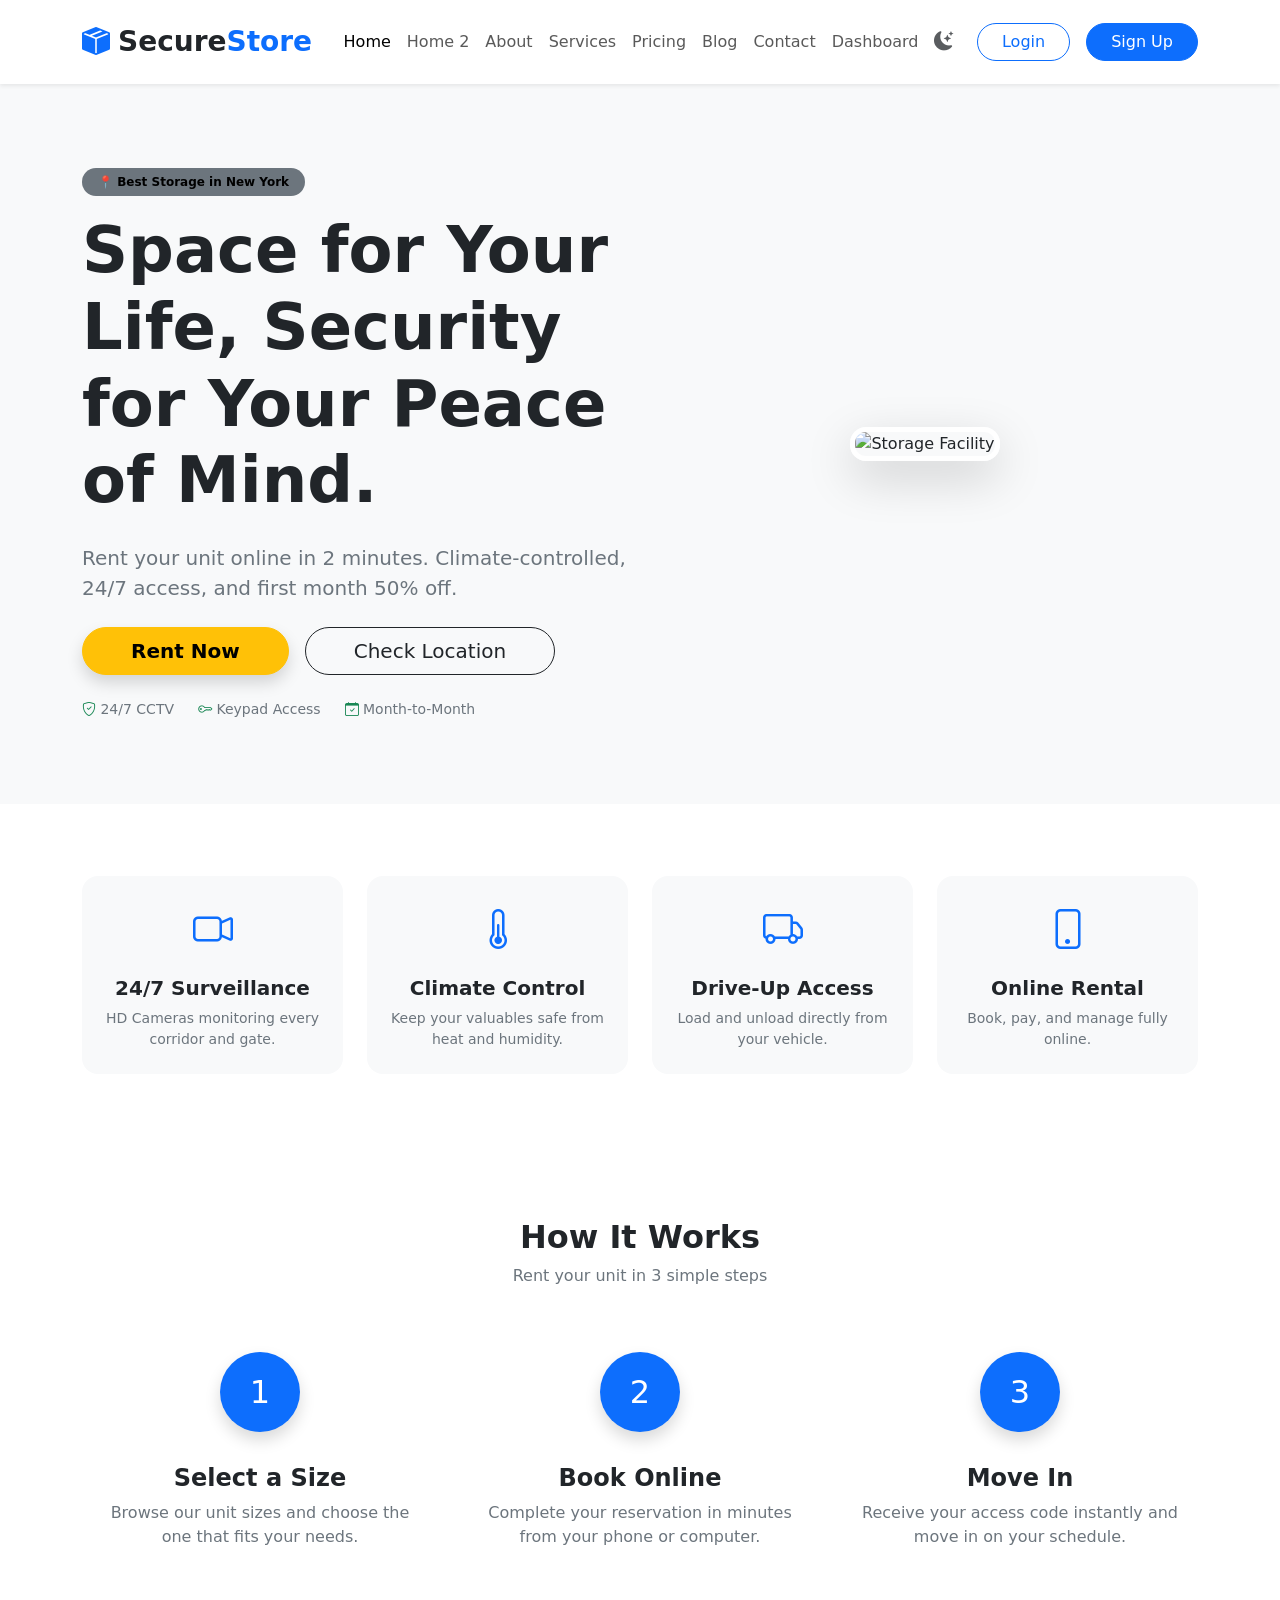
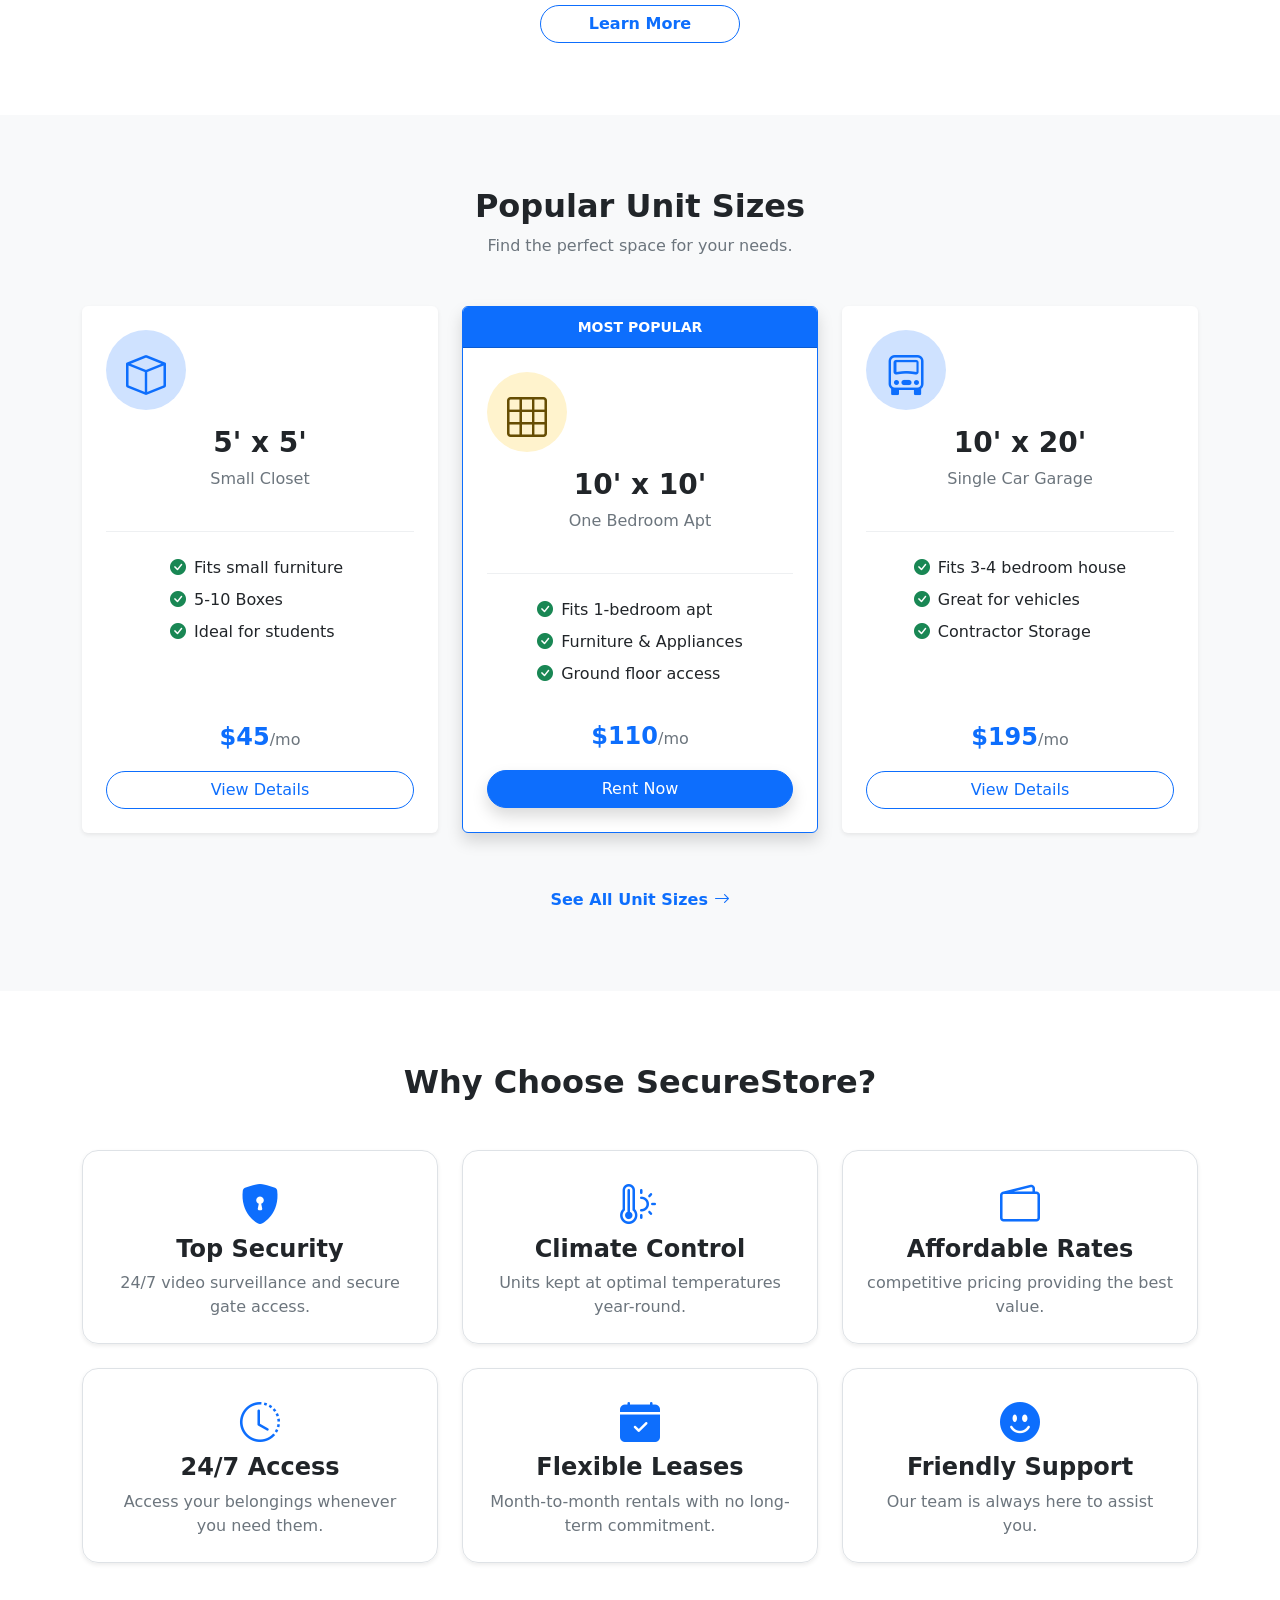
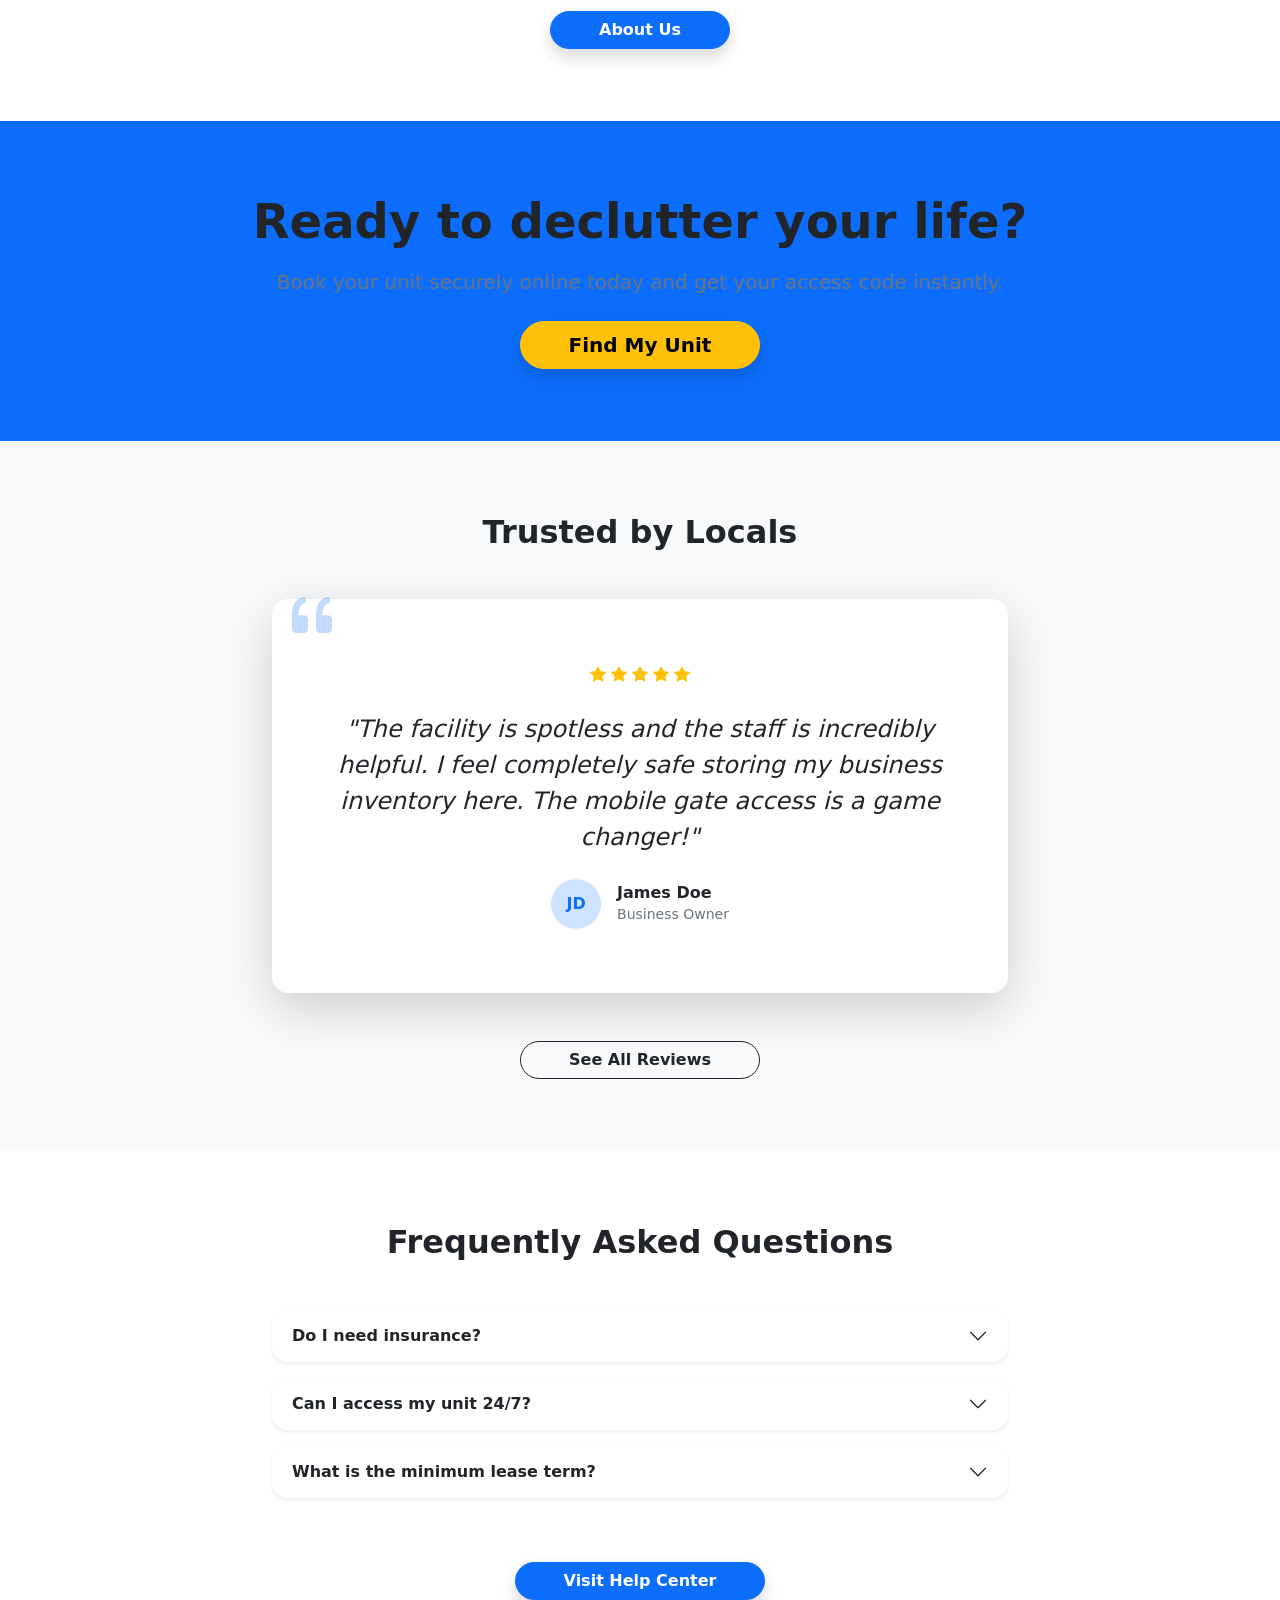
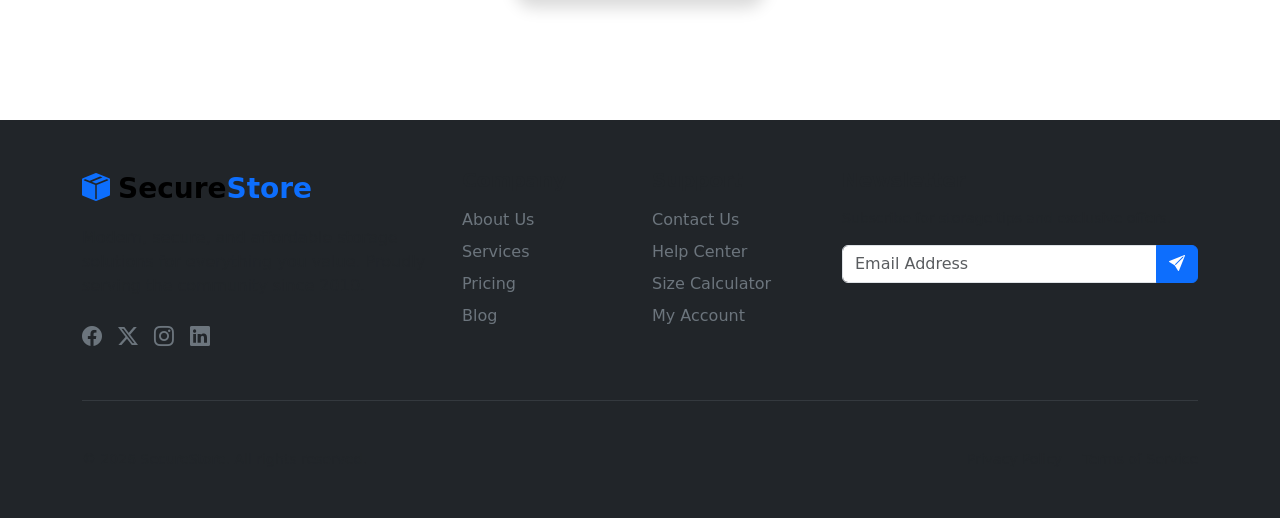
==== index.html @ eb2a2898 "Update site content and styles" ====
<!DOCTYPE html>
<html lang="en" data-bs-theme="light">

<head>
    <meta charset="UTF-8">
    <meta name="viewport" content="width=device-width, initial-scale=1.0">
    <title>SecureStore - Storage Facility</title>

    <!-- Bootstrap 5 CSS -->
    <link href="https://cdn.jsdelivr.net/npm/bootstrap@5.3.3/dist/css/bootstrap.min.css" rel="stylesheet">
    <!-- Bootstrap Icons -->
    <link rel="stylesheet" href="https://cdn.jsdelivr.net/npm/bootstrap-icons@1.11.3/font/bootstrap-icons.min.css">
    <!-- Custom CSS -->
    <link rel="stylesheet" href="assets/css/style.css">
</head>

<body>

    <!-- Header / Navbar -->
    <header class="sticky-top bg-body shadow-sm">
        <nav class="navbar navbar-expand-lg py-3">
            <div class="container">
                <!-- Logo -->
                <a class="navbar-brand fs-3 d-flex align-items-center gap-2" href="index.html">
                    <i class="bi bi-box-seam-fill text-primary"></i>
                    <span>Secure<span class="text-primary">Store</span></span>
                </a>

                <!-- Mobile Toggle -->
                <button class="navbar-toggler" type="button" data-bs-toggle="offcanvas"
                    data-bs-target="#offcanvasNavbar">
                    <span class="navbar-toggler-icon"></span>
                </button>

                <!-- Offcanvas Menu -->
                <div class="offcanvas offcanvas-end" tabindex="-1" id="offcanvasNavbar">
                    <div class="offcanvas-header bg-light">
                        <h5 class="offcanvas-title">Menu</h5>
                        <button type="button" class="btn-close" data-bs-dismiss="offcanvas"></button>
                    </div>
                    <div class="offcanvas-body">
                        <ul class="navbar-nav mx-auto mb-2 mb-lg-0 fw-medium">
                            <li class="nav-item"><a class="nav-link active" href="index.html">Home</a></li>
                            <li class="nav-item"><a class="nav-link" href="home-2.html">Home 2</a></li>
                            <li class="nav-item"><a class="nav-link" href="about.html">About</a></li>
                            <li class="nav-item"><a class="nav-link" href="services.html">Services</a></li>
                            <li class="nav-item"><a class="nav-link" href="pricing.html">Pricing</a></li>
                            <li class="nav-item"><a class="nav-link" href="blog.html">Blog</a></li>
                            <li class="nav-item"><a class="nav-link" href="contact.html">Contact</a></li>
                            <li class="nav-item"><a class="nav-link" href="dashboard.html">Dashboard</a></li>
                        </ul>

                        <!-- Action Buttons -->
                        <div class="d-flex align-items-center gap-3 mt-3 mt-lg-0">
                            <!-- Theme Toggle -->
                            <div class="theme-toggle-btn text-body-secondary me-2" id="theme-toggle"
                                title="Toggle Theme">
                                <i class="bi bi-moon-stars-fill" id="theme-icon"></i>
                            </div>

                            <a href="login.html" class="btn btn-outline-primary px-4 rounded-pill">Login</a>
                            <a href="register.html" class="btn btn-primary px-4 rounded-pill">Sign Up</a>
                        </div>
                    </div>
                </div>
            </div>
        </nav>
    </header>

    <!-- Hero Section -->
    <section class="hero py-5 bg-light d-flex align-items-center" style="min-height: 80vh;">
        <div class="container">
            <div class="row align-items-center gy-5">
                <div class="col-lg-6">
                    <span class="badge bg-secondary text-dark mb-3 px-3 py-2 rounded-pill">📍 Best Storage in New
                        York</span>
                    <h1 class="display-3 fw-bold mb-4">Space for Your Life, Security for Your Peace of Mind.</h1>
                    <p class="lead text-secondary mb-4">Rent your unit online in 2 minutes. Climate-controlled, 24/7
                        access, and first month 50% off.</p>
                    <div class="d-flex gap-3">
                        <a href="pricing.html" class="btn btn-secondary btn-lg px-5 rounded-pill shadow fw-bold">Rent
                            Now</a>
                        <a href="contact.html" class="btn btn-outline-dark btn-lg px-5 rounded-pill">Check Location</a>
                    </div>
                    <div class="mt-4 d-flex gap-4 text-secondary small">
                        <span><i class="bi bi-shield-check text-success"></i> 24/7 CCTV</span>
                        <span><i class="bi bi-key text-success"></i> Keypad Access</span>
                        <span><i class="bi bi-calendar-check text-success"></i> Month-to-Month</span>
                    </div>
                </div>
                <div class="col-lg-6 text-center">
                    <img src="https://cdngeneral.storagecafe.com/content/images/unit-size-guide/usg-size-chart.png"
                        alt="Storage Facility" class="img-fluid rounded-4 shadow-lg border border-5 border-white">
                </div>
            </div>
        </div>
    </section>

    <!-- Trust Features -->
    <section class="py-5">
        <div class="container py-4">
            <div class="row text-center g-4">
                <div class="col-md-3">
                    <div class="p-4 rounded-4 bg-light h-100">
                        <i class="bi bi-camera-video fs-1 text-primary mb-3 d-block"></i>
                        <h5 class="fw-bold">24/7 Surveillance</h5>
                        <p class="text-secondary small mb-0">HD Cameras monitoring every corridor and gate.</p>
                    </div>
                </div>
                <div class="col-md-3">
                    <div class="p-4 rounded-4 bg-light h-100">
                        <i class="bi bi-thermometer-half fs-1 text-primary mb-3 d-block"></i>
                        <h5 class="fw-bold">Climate Control</h5>
                        <p class="text-secondary small mb-0">Keep your valuables safe from heat and humidity.</p>
                    </div>
                </div>
                <div class="col-md-3">
                    <div class="p-4 rounded-4 bg-light h-100">
                        <i class="bi bi-truck fs-1 text-primary mb-3 d-block"></i>
                        <h5 class="fw-bold">Drive-Up Access</h5>
                        <p class="text-secondary small mb-0">Load and unload directly from your vehicle.</p>
                    </div>
                </div>
                <div class="col-md-3">
                    <div class="p-4 rounded-4 bg-light h-100">
                        <i class="bi bi-phone fs-1 text-primary mb-3 d-block"></i>
                        <h5 class="fw-bold">Online Rental</h5>
                        <p class="text-secondary small mb-0">Book, pay, and manage fully online.</p>
                    </div>
                </div>
            </div>
        </div>
    </section>

    <!-- [NEW SECTION 1] How It Works -->
    <section class="py-5 position-relative">
        <div class="container py-4 text-center">
            <h2 class="fw-bold mb-2">How It Works</h2>
            <p class="text-secondary mb-5">Rent your unit in 3 simple steps</p>

            <div class="row g-4 justify-content-center position-relative">
                <!-- Step 1 -->
                <div class="col-md-4">
                    <div class="card border-0 h-100 bg-transparent">
                        <div class="card-body">
                            <div class="mb-3 d-inline-flex align-items-center justify-content-center bg-primary text-white rounded-circle shadow"
                                style="width: 80px; height: 80px; font-size: 2rem;">
                                1
                            </div>
                            <h4 class="fw-bold mt-3">Select a Size</h4>
                            <p class="text-secondary">Browse our unit sizes and choose the one that fits your needs.</p>
                        </div>
                    </div>
                </div>
                <!-- Step 2 -->
                <div class="col-md-4">
                    <div class="card border-0 h-100 bg-transparent">
                        <div class="card-body">
                            <div class="mb-3 d-inline-flex align-items-center justify-content-center bg-primary text-white rounded-circle shadow"
                                style="width: 80px; height: 80px; font-size: 2rem;">
                                2
                            </div>
                            <h4 class="fw-bold mt-3">Book Online</h4>
                            <p class="text-secondary">Complete your reservation in minutes from your phone or computer.
                            </p>
                        </div>
                    </div>
                </div>
                <!-- Step 3 -->
                <div class="col-md-4">
                    <div class="card border-0 h-100 bg-transparent">
                        <div class="card-body">
                            <div class="mb-3 d-inline-flex align-items-center justify-content-center bg-primary text-white rounded-circle shadow"
                                style="width: 80px; height: 80px; font-size: 2rem;">
                                3
                            </div>
                            <h4 class="fw-bold mt-3">Move In</h4>
                            <p class="text-secondary">Receive your access code instantly and move in on your schedule.
                            </p>
                        </div>
                    </div>
                </div>
            </div>

            <div class="mt-4">
                <a href="services.html" class="btn btn-outline-primary rounded-pill px-5 fw-bold">Learn More</a>
            </div>
        </div>
    </section>

    <!-- Featured Units -->
    <section class="py-5 bg-light">
        <div class="container py-4">
            <div class="text-center mb-5">
                <h2 class="fw-bold">Popular Unit Sizes</h2>
                <p class="text-secondary">Find the perfect space for your needs.</p>
            </div>

            <div class="row g-4">
                <!-- Unit Card 1 -->
                <div class="col-lg-4 col-md-6">
                    <div class="card h-100 border-0 shadow-sm unit-card">
                        <div class="card-body p-4 text-center">
                            <div class="bg-primary-subtle rounded-circle p-3 d-inline-block mb-3"
                                style="width: 80px; height: 80px;">
                                <i class="bi bi-box fs-1 text-primary"></i>
                            </div>
                            <h3 class="fw-bold">5' x 5'</h3>
                            <p class="text-secondary">Small Closet</p>
                            <hr class="my-4">
                            <div class="d-flex justify-content-center mb-4">
                                <ul class="list-unstyled text-start mb-0">
                                    <li class="mb-2"><i class="bi bi-check-circle-fill text-success me-2"></i> Fits
                                        small furniture</li>
                                    <li class="mb-2"><i class="bi bi-check-circle-fill text-success me-2"></i> 5-10
                                        Boxes</li>
                                    <li class="mb-2"><i class="bi bi-check-circle-fill text-success me-2"></i> Ideal for
                                        students</li>
                                </ul>
                            </div>
                            <div class="price-tag mb-3">$45<span class="fs-6 text-secondary fw-normal">/mo</span></div>
                            <a href="pricing.html" class="btn btn-outline-primary w-100 rounded-pill">View Details</a>
                        </div>
                    </div>
                </div>

                <!-- Unit Card 2 -->
                <div class="col-lg-4 col-md-6">
                    <div class="card h-100 border-primary shadow unit-card">
                        <div class="card-header bg-primary text-white text-center py-2">
                            <small class="fw-bold">MOST POPULAR</small>
                        </div>
                        <div class="card-body p-4 text-center">
                            <div class="bg-warning-subtle rounded-circle p-3 d-inline-block mb-3"
                                style="width: 80px; height: 80px;">
                                <i class="bi bi-grid-3x3 fs-1 text-warning-emphasis"></i>
                            </div>
                            <h3 class="fw-bold">10' x 10'</h3>
                            <p class="text-secondary">One Bedroom Apt</p>
                            <hr class="my-4">
                            <div class="d-flex justify-content-center mb-4">
                                <ul class="list-unstyled text-start mb-0">
                                    <li class="mb-2"><i class="bi bi-check-circle-fill text-success me-2"></i> Fits
                                        1-bedroom apt</li>
                                    <li class="mb-2"><i class="bi bi-check-circle-fill text-success me-2"></i> Furniture
                                        & Appliances</li>
                                    <li class="mb-2"><i class="bi bi-check-circle-fill text-success me-2"></i> Ground
                                        floor access</li>
                                </ul>
                            </div>
                            <div class="price-tag mb-3">$110<span class="fs-6 text-secondary fw-normal">/mo</span></div>
                            <a href="pricing.html" class="btn btn-primary w-100 rounded-pill shadow">Rent Now</a>
                        </div>
                    </div>
                </div>

                <!-- Unit Card 3 -->
                <div class="col-lg-4 col-md-6">
                    <div class="card h-100 border-0 shadow-sm unit-card">
                        <div class="card-body p-4 text-center">
                            <div class="bg-primary-subtle rounded-circle p-3 d-inline-block mb-3"
                                style="width: 80px; height: 80px;">
                                <i class="bi bi-truck-front fs-1 text-primary"></i>
                            </div>
                            <h3 class="fw-bold">10' x 20'</h3>
                            <p class="text-secondary">Single Car Garage</p>
                            <hr class="my-4">
                            <div class="d-flex justify-content-center mb-4">
                                <ul class="list-unstyled text-start mb-0">
                                    <li class="mb-2"><i class="bi bi-check-circle-fill text-success me-2"></i> Fits 3-4
                                        bedroom house</li>
                                    <li class="mb-2"><i class="bi bi-check-circle-fill text-success me-2"></i> Great for
                                        vehicles</li>
                                    <li class="mb-2"><i class="bi bi-check-circle-fill text-success me-2"></i>
                                        Contractor Storage</li>
                                </ul>
                            </div>
                            <div class="price-tag mb-3">$195<span class="fs-6 text-secondary fw-normal">/mo</span></div>
                            <a href="pricing.html" class="btn btn-outline-primary w-100 rounded-pill">View Details</a>
                        </div>
                    </div>
                </div>
            </div>

            <div class="text-center mt-5">
                <a href="pricing.html" class="btn btn-link text-decoration-none fw-bold text-primary">See All Unit Sizes
                    <i class="bi bi-arrow-right"></i></a>
            </div>
        </div>
    </section>

    <!-- [NEW SECTION 2] Why Choose Us - Grid Layout -->
    <section class="py-5">
        <div class="container py-4 text-center">
            <h2 class="fw-bold mb-5">Why Choose SecureStore?</h2>
            <div class="row g-4">
                <div class="col-lg-4 col-md-6">
                    <div class="p-4 border rounded-4 h-100 shadow-sm hover-lift transition-all">
                        <i class="bi bi-shield-lock-fill fs-1 text-primary mb-3"></i>
                        <h4 class="fw-bold">Top Security</h4>
                        <p class="text-secondary mb-0">24/7 video surveillance and secure gate access.</p>
                    </div>
                </div>
                <div class="col-lg-4 col-md-6">
                    <div class="p-4 border rounded-4 h-100 shadow-sm hover-lift transition-all">
                        <i class="bi bi-thermometer-sun fs-1 text-primary mb-3"></i>
                        <h4 class="fw-bold">Climate Control</h4>
                        <p class="text-secondary mb-0">Units kept at optimal temperatures year-round.</p>
                    </div>
                </div>
                <div class="col-lg-4 col-md-6">
                    <div class="p-4 border rounded-4 h-100 shadow-sm hover-lift transition-all">
                        <i class="bi bi-wallet2 fs-1 text-primary mb-3"></i>
                        <h4 class="fw-bold">Affordable Rates</h4>
                        <p class="text-secondary mb-0"> competitive pricing providing the best value.</p>
                    </div>
                </div>
                <div class="col-lg-4 col-md-6">
                    <div class="p-4 border rounded-4 h-100 shadow-sm hover-lift transition-all">
                        <i class="bi bi-clock-history fs-1 text-primary mb-3"></i>
                        <h4 class="fw-bold">24/7 Access</h4>
                        <p class="text-secondary mb-0">Access your belongings whenever you need them.</p>
                    </div>
                </div>
                <div class="col-lg-4 col-md-6">
                    <div class="p-4 border rounded-4 h-100 shadow-sm hover-lift transition-all">
                        <i class="bi bi-calendar-check-fill fs-1 text-primary mb-3"></i>
                        <h4 class="fw-bold">Flexible Leases</h4>
                        <p class="text-secondary mb-0">Month-to-month rentals with no long-term commitment.</p>
                    </div>
                </div>
                <div class="col-lg-4 col-md-6">
                    <div class="p-4 border rounded-4 h-100 shadow-sm hover-lift transition-all">
                        <i class="bi bi-emoji-smile-fill fs-1 text-primary mb-3"></i>
                        <h4 class="fw-bold">Friendly Support</h4>
                        <p class="text-secondary mb-0">Our team is always here to assist you.</p>
                    </div>
                </div>
            </div>
            <div class="mt-5">
                <a href="about.html" class="btn btn-primary rounded-pill px-5 fw-bold shadow">About Us</a>
            </div>
        </div>
    </section>

    <!-- Call to Action -->
    <section class="py-5 bg-primary text-white text-center">
        <div class="container py-4">
            <h2 class="display-5 fw-bold mb-3">Ready to declutter your life?</h2>
            <p class="lead mb-4 op-75">Book your unit securely online today and get your access code instantly.</p>
            <a href="pricing.html" class="btn btn-secondary btn-lg px-5 rounded-pill fw-bold shadow">Find My Unit</a>
        </div>
    </section>

    <!-- [NEW SECTION 3] Testimonials -->
    <section class="py-5 bg-light">
        <div class="container py-4 text-center">
            <h2 class="fw-bold mb-5">Trusted by Locals</h2>
            <div class="row justify-content-center">
                <div class="col-lg-8">
                    <div class="card border-0 shadow-lg p-5 rounded-4 position-relative">
                        <i class="bi bi-quote position-absolute top-0 start-0 translate-middle text-primary opacity-25"
                            style="font-size: 4rem; left: 40px !important; top: 20px !important;"></i>
                        <div class="card-body">
                            <div class="mb-4">
                                <i class="bi bi-star-fill text-warning"></i>
                                <i class="bi bi-star-fill text-warning"></i>
                                <i class="bi bi-star-fill text-warning"></i>
                                <i class="bi bi-star-fill text-warning"></i>
                                <i class="bi bi-star-fill text-warning"></i>
                            </div>
                            <h4 class="fst-italic mb-4 lh-base">"The facility is spotless and the staff is incredibly
                                helpful. I feel completely safe storing my business inventory here. The mobile gate
                                access is a game changer!"</h4>
                            <div class="d-flex align-items-center justify-content-center gap-3">
                                <div class="bg-primary-subtle rounded-circle p-2 text-primary fw-bold d-flex align-items-center justify-content-center"
                                    style="width: 50px; height: 50px;">JD</div>
                                <div class="text-start">
                                    <h6 class="fw-bold mb-0">James Doe</h6>
                                    <small class="text-secondary">Business Owner</small>
                                </div>
                            </div>
                        </div>
                    </div>
                </div>
            </div>
            <div class="mt-5">
                <a href="#" class="btn btn-outline-dark rounded-pill px-5 fw-bold">See All Reviews</a>
            </div>
        </div>
    </section>

    <!-- [NEW SECTION 4] FAQs -->
    <section class="py-5">
        <div class="container py-4 text-center">
            <h2 class="fw-bold mb-5">Frequently Asked Questions</h2>
            <div class="row justify-content-center">
                <div class="col-lg-8">
                    <div class="accordion" id="faqAccordion">
                        <div class="accordion-item border-0 shadow-sm mb-3 rounded-4 overflow-hidden">
                            <h2 class="accordion-header">
                                <button class="accordion-button fw-bold collapsed" type="button"
                                    data-bs-toggle="collapse" data-bs-target="#faq1">
                                    Do I need insurance?
                                </button>
                            </h2>
                            <div id="faq1" class="accordion-collapse collapse" data-bs-parent="#faqAccordion">
                                <div class="accordion-body text-secondary text-start">
                                    Yes, we require all tenants to have protection for their stored items. You can use
                                    your own homeowners/renters insurance or purchase our affordable protection plan.
                                </div>
                            </div>
                        </div>
                        <div class="accordion-item border-0 shadow-sm mb-3 rounded-4 overflow-hidden">
                            <h2 class="accordion-header">
                                <button class="accordion-button fw-bold collapsed" type="button"
                                    data-bs-toggle="collapse" data-bs-target="#faq2">
                                    Can I access my unit 24/7?
                                </button>
                            </h2>
                            <div id="faq2" class="accordion-collapse collapse" data-bs-parent="#faqAccordion">
                                <div class="accordion-body text-secondary text-start">
                                    Yes! All our customers get a unique gate code that allows 24/7 access to the
                                    facility grounds and your unit.
                                </div>
                            </div>
                        </div>
                        <div class="accordion-item border-0 shadow-sm mb-3 rounded-4 overflow-hidden">
                            <h2 class="accordion-header">
                                <button class="accordion-button fw-bold collapsed" type="button"
                                    data-bs-toggle="collapse" data-bs-target="#faq3">
                                    What is the minimum lease term?
                                </button>
                            </h2>
                            <div id="faq3" class="accordion-collapse collapse" data-bs-parent="#faqAccordion">
                                <div class="accordion-body text-secondary text-start">
                                    We offer flexible month-to-month leases. You stay for as long as you need with no
                                    long-term commitment required.
                                </div>
                            </div>
                        </div>
                    </div>
                </div>
            </div>
            <div class="mt-5">
                <a href="contact.html" class="btn btn-primary rounded-pill px-5 fw-bold shadow">Visit Help Center</a>
            </div>
        </div>
    </section>

    <!-- Footer -->
    <footer class="py-5 bg-dark text-white mt-5">
        <div class="container">
            <div class="row g-4">
                <div class="col-lg-4 mb-4 mb-lg-0">
                    <a class="footer-brand mb-3" href="index.html">
                        <i class="bi bi-box-seam-fill text-primary"></i>
                        <span>Secure<span class="text-primary">Store</span></span>
                    </a>
                    <p class="text-muted">Modern, secure, and affordable storage solutions for everything you value.
                        Proudly serving the community since 2010.</p>
                    <div class="d-flex gap-3 mt-4">
                        <a href="#" class="fs-5"><i class="bi bi-facebook"></i></a>
                        <a href="#" class="fs-5"><i class="bi bi-twitter-x"></i></a>
                        <a href="#" class="fs-5"><i class="bi bi-instagram"></i></a>
                        <a href="#" class="fs-5"><i class="bi bi-linkedin"></i></a>
                    </div>
                </div>
                <div class="col-6 col-lg-2">
                    <h5 class="fw-bold mb-3 text-white">Company</h5>
                    <ul class="list-unstyled d-flex flex-column gap-2">
                        <li><a href="about.html">About Us</a></li>
                        <li><a href="services.html">Services</a></li>
                        <li><a href="pricing.html">Pricing</a></li>
                        <li><a href="blog.html">Blog</a></li>
                    </ul>
                </div>
                <div class="col-6 col-lg-2">
                    <h5 class="fw-bold mb-3 text-white">Support</h5>
                    <ul class="list-unstyled d-flex flex-column gap-2">
                        <li><a href="contact.html">Contact Us</a></li>
                        <li><a href="#">Help Center</a></li>
                        <li><a href="#">Size Calculator</a></li>
                        <li><a href="login.html">My Account</a></li>
                    </ul>
                </div>
                <div class="col-lg-4">
                    <h5 class="fw-bold mb-3 text-white">Newsletter</h5>
                    <p class="text-muted small">Subscribe for storage tips and exclusive offers.</p>
                    <div class="input-group mb-3">
                        <input type="text" class="form-control" placeholder="Email Address" aria-label="Email Address">
                        <button class="btn btn-primary" type="button"><i class="bi bi-send-fill"></i></button>
                    </div>
                </div>
            </div>
            <hr class="border-secondary my-5">
            <div class="row align-items-center">
                <div class="col-md-6 text-center text-md-start text-muted small">
                    &copy; 2026 SecureStore. All rights reserved.
                </div>
                <div class="col-md-6 text-center text-md-end text-muted small">
                    <a href="#" class="text-muted me-3">Privacy Policy</a>
                    <a href="#" class="text-muted">Terms of Service</a>
                </div>
            </div>
        </div>
    </footer>

    <!-- Bootstrap JS Bundle -->
    <script src="https://cdn.jsdelivr.net/npm/bootstrap@5.3.3/dist/js/bootstrap.bundle.min.js"></script>
    <script src="assets/js/main.js"></script>

    <!-- Back to Top Button -->
    <button id="back-to-top" class="back-to-top" title="Back to Top" aria-label="Back to Top">
        <i class="bi bi-arrow-up"></i>
    </button>
</body>

</html>
---- assets/css/style.css ----
:root {
    /* Core Palette */
    --primary-color: #0d6efd;
    /* Royal Blue - Trust */
    --primary-dark: #0a58ca;
    --secondary-color: #ffc107;
    /* Amber - CTA/Visibility */
    --secondary-dark: #e0a800;
    --tertiary-color: #212529;
    /* Dark Slate - Text/Contrast */

    /* Backgrounds & Text */
    --body-bg: #ffffff;
    --body-text: #212529;
    --light-bg: #f8f9fa;
    --card-bg: #ffffff;
    --border-color: #dee2e6;

    /* Theme-aware text colors */
    --text-muted: #6c757d;
    --heading-color: #212529;
    --hero-bg: #f8f9fa;

    /* Footer Variables (Light Mode) */
    --footer-bg: #f8f9fa;
    --footer-text: #212529;
    --footer-brand-color: #212529;
    /* Matches Header Brand in Light Mode */
}

[data-bs-theme="dark"] {
    --body-bg: #212529;
    --body-text: #f8f9fa;
    --light-bg: #343a40;
    --card-bg: #2c3035;
    --border-color: #495057;
    --tertiary-color: #f8f9fa;
    /* Invert tertiary for text in dark mode */

    /* Theme-aware text colors for dark mode */
    --text-muted: #adb5bd;
    --heading-color: #f8f9fa;
    --hero-bg: #2c3035;

    /* Footer Variables (Dark Mode) */
    --footer-bg: #212529;
    --footer-text: #f8f9fa;
    --footer-brand-color: #ffffff;
    /* Matches Header Brand in Dark Mode */
}

body {
    background-color: var(--body-bg);
    color: var(--body-text);
    font-family: 'Inter', system-ui, -apple-system, sans-serif;
    transition: background-color 0.3s, color 0.3s;
}

/* ============================================
   THEME-AWARE SECTION BACKGROUNDS
   ============================================ */

/* Override Bootstrap's bg-light to be theme-aware */
.bg-light {
    background-color: var(--light-bg) !important;
    color: var(--body-text) !important;
}

/* Hero section specific fixes */
.hero {
    background-color: var(--hero-bg) !important;
}

.hero h1,
.hero h2,
.hero h3,
.hero .display-1,
.hero .display-2,
.hero .display-3,
.hero .display-4,
.hero .display-5,
.hero .display-6 {
    color: var(--heading-color) !important;
}

/* ============================================
   TEXT COLOR FIXES FOR THEME CONSISTENCY
   ============================================ */

/* Fix text-secondary to have proper contrast in dark mode */
[data-bs-theme="dark"] .text-secondary {
    color: var(--text-muted) !important;
}

/* Ensure proper heading colors */
h1,
h2,
h3,
h4,
h5,
h6,
.h1,
.h2,
.h3,
.h4,
.h5,
.h6 {
    color: var(--heading-color);
}

/* Display heading classes - ensure visibility */
.display-1,
.display-2,
.display-3,
.display-4,
.display-5,
.display-6 {
    color: var(--heading-color) !important;
}

/* Fix lead text visibility in both modes */
.lead {
    color: var(--text-muted) !important;
}

[data-bs-theme="dark"] .lead {
    color: #ced4da !important;
}

/* Fix text-secondary in LIGHT mode */
[data-bs-theme="light"] .text-secondary,
:root .text-secondary {
    color: #6c757d !important;
}

/* Fix text-secondary in dark mode */
[data-bs-theme="dark"] .text-secondary {
    color: var(--text-muted) !important;
}

/* Ensure hero section text is always visible */
.hero * {
    color: inherit;
}

.hero h1,
.hero h2,
.hero h3,
.hero h4,
.hero h5,
.hero h6,
.hero .display-1,
.hero .display-2,
.hero .display-3,
.hero .display-4,
.hero .display-5,
.hero .display-6 {
    color: var(--heading-color) !important;
}

.hero .lead,
.hero p.lead {
    color: var(--text-muted) !important;
}

[data-bs-theme="dark"] .hero .lead,
[data-bs-theme="dark"] .hero p.lead {
    color: #ced4da !important;
}

/* Hero badge visibility */
.hero .badge {
    color: #000 !important;
}

/* Hero feature list text */
.hero .text-secondary {
    color: var(--text-muted) !important;
}

[data-bs-theme="dark"] .hero .text-secondary {
    color: #adb5bd !important;
}

/* Fix card text in both modes */
.card {
    color: var(--body-text);
}

.card h1,
.card h2,
.card h3,
.card h4,
.card h5,
.card h6,
.card .card-title {
    color: var(--heading-color) !important;
}

.card .text-secondary,
.card .card-text.text-secondary {
    color: var(--text-muted) !important;
}

/* Card in dark mode */
[data-bs-theme="dark"] .card {
    background-color: var(--card-bg);
    color: var(--body-text);
}

[data-bs-theme="dark"] .card h1,
[data-bs-theme="dark"] .card h2,
[data-bs-theme="dark"] .card h3,
[data-bs-theme="dark"] .card h4,
[data-bs-theme="dark"] .card h5,
[data-bs-theme="dark"] .card h6,
[data-bs-theme="dark"] .card .card-title {
    color: var(--heading-color) !important;
}

/* Card with bg-light class */
.card.bg-light {
    background-color: var(--light-bg) !important;
}

.card.bg-light h1,
.card.bg-light h2,
.card.bg-light h3,
.card.bg-light h4,
.card.bg-light h5,
.card.bg-light h6 {
    color: var(--heading-color) !important;
}

/* ============================================
   FORM INPUT VISIBILITY FIXES
   ============================================ */

/* Form controls with bg-light in dark mode */
[data-bs-theme="dark"] .form-control.bg-light,
[data-bs-theme="dark"] .form-select.bg-light {
    background-color: var(--light-bg) !important;
    color: var(--body-text) !important;
    border-color: var(--border-color) !important;
}

[data-bs-theme="dark"] .form-control.bg-light::placeholder,
[data-bs-theme="dark"] .form-select.bg-light::placeholder {
    color: var(--text-muted) !important;
}

/* ============================================
   BUTTON VISIBILITY FIXES
   ============================================ */

/* Outline buttons in dark mode */
[data-bs-theme="dark"] .btn-outline-dark {
    color: #f8f9fa;
    border-color: #f8f9fa;
}

[data-bs-theme="dark"] .btn-outline-dark:hover {
    background-color: #f8f9fa;
    color: #212529;
}

/* ============================================
   BADGE AND PILL FIXES
   ============================================ */

/* Ensure badges are visible */
[data-bs-theme="dark"] .badge.bg-secondary {
    background-color: var(--secondary-color) !important;
    color: #000 !important;
}

/* ============================================
   ACCORDION FIXES FOR DARK MODE
   ============================================ */

[data-bs-theme="dark"] .accordion-item {
    background-color: var(--card-bg);
    border-color: var(--border-color);
}

[data-bs-theme="dark"] .accordion-button {
    background-color: var(--card-bg);
    color: var(--body-text);
}

[data-bs-theme="dark"] .accordion-button:not(.collapsed) {
    background-color: var(--light-bg);
    color: var(--body-text);
}

[data-bs-theme="dark"] .accordion-body {
    background-color: var(--card-bg);
    color: var(--body-text);
}

/* ============================================
   OFFCANVAS MENU FIXES
   ============================================ */

[data-bs-theme="dark"] .offcanvas-header.bg-light {
    background-color: var(--light-bg) !important;
}

[data-bs-theme="dark"] .offcanvas-header .offcanvas-title {
    color: var(--heading-color);
}

/* ============================================
   SECTION CONTENT VISIBILITY
   ============================================ */

/* Sections with py-5 and similar - ensure text visibility */
section {
    color: var(--body-text);
}

section h1,
section h2,
section h3,
section h4,
section h5,
section h6 {
    color: var(--heading-color);
}

/* Page sections with bg-light */
section.bg-light h1,
section.bg-light h2,
section.bg-light h3,
section.bg-light h4,
section.bg-light h5,
section.bg-light h6 {
    color: var(--heading-color) !important;
}

section.bg-light .text-secondary {
    color: var(--text-muted) !important;
}

/* Content divs with bg-light */
div.bg-light {
    color: var(--body-text);
}

div.bg-light h1,
div.bg-light h2,
div.bg-light h3,
div.bg-light h4,
div.bg-light h5,
div.bg-light h6 {
    color: var(--heading-color) !important;
}

/* ============================================
   BODY BG-LIGHT FIX (Login/Register/404)
   ============================================ */

body.bg-light {
    background-color: var(--light-bg) !important;
    color: var(--body-text) !important;
}

[data-bs-theme="dark"] body.bg-light {
    background-color: var(--light-bg) !important;
}

/* Login/Register card styling */
body.bg-light .card {
    background-color: var(--card-bg) !important;
    color: var(--body-text) !important;
}

body.bg-light .card h1,
body.bg-light .card h2,
body.bg-light .card h3,
body.bg-light .card h4,
body.bg-light .card h5,
body.bg-light .card h6 {
    color: var(--heading-color) !important;
}

/* ============================================
   PRICING PAGE FIXES
   ============================================ */

/* Pricing cards */
.unit-card .text-secondary,
.pricing-card .text-secondary {
    color: var(--text-muted) !important;
}

/* ============================================
   SOCIAL LOGIN BUTTONS
   ============================================ */

/* Social login container */
.social-login-buttons {
    display: flex;
    gap: 0.75rem;
}

/* Social login button base styles */
.social-login-btn {
    flex: 1;
    display: flex;
    align-items: center;
    justify-content: center;
    gap: 0.5rem;
    padding: 0.625rem 1rem;
    border: 1px solid var(--border-color);
    border-radius: 50rem;
    background-color: transparent;
    color: var(--body-text);
    font-size: 0.875rem;
    font-weight: 500;
    text-decoration: none;
    transition: all 0.2s ease;
    cursor: pointer;
}

.social-login-btn:hover {
    background-color: var(--light-bg);
    border-color: var(--primary-color);
    transform: translateY(-2px);
}

.social-login-btn:focus {
    outline: none;
    box-shadow: 0 0 0 3px rgba(13, 110, 253, 0.25);
}

/* Social button icon */
.social-login-btn svg {
    width: 18px;
    height: 18px;
    flex-shrink: 0;
    display: block;
}

/* Social button text */
.social-login-btn span {
    line-height: 1;
}

/* Dark mode adjustments */
[data-bs-theme="dark"] .social-login-btn {
    border-color: var(--border-color);
    color: var(--body-text);
}

[data-bs-theme="dark"] .social-login-btn:hover {
    background-color: var(--light-bg);
    border-color: var(--primary-color);
}

/* Fallback for btn-outline-secondary used in social buttons */
.btn-outline-secondary.social-btn {
    display: inline-flex;
    align-items: center;
    justify-content: center;
    gap: 0.5rem;
    min-height: 42px;
}

.btn-outline-secondary.social-btn svg {
    width: 18px;
    height: 18px;
    flex-shrink: 0;
}

/* Login page divider */
.divider-text {
    display: flex;
    align-items: center;
}

.divider-text hr {
    flex: 1;
    border-color: var(--border-color);
    opacity: 0.5;
}

.divider-text span {
    padding: 0 1rem;
    color: var(--text-muted);
    font-size: 0.875rem;
}

.card hr {
    border-color: var(--border-color);
    opacity: 0.5;
}

/* Custom Buttons */
.btn-primary {
    background-color: var(--primary-color);
    border-color: var(--primary-color);
}

.btn-primary:hover {
    background-color: var(--primary-dark);
    border-color: var(--primary-dark);
}

.btn-secondary {
    background-color: var(--secondary-color);
    border-color: var(--secondary-color);
    color: #000;
    /* Contrast on yellow */
}

.btn-secondary:hover {
    background-color: var(--secondary-dark);
    border-color: var(--secondary-dark);
    color: #000;
}

/* Navbar */
.navbar-brand {
    font-weight: 700;
    color: var(--heading-color) !important;
}

/* Cards */
.card {
    background-color: var(--card-bg);
    border-color: var(--border-color);
    transition: transform 0.2s;
}

.card:hover {
    transform: translateY(-5px);
}

/* Unit Cards */
.unit-card .price-tag {
    color: var(--primary-color);
    font-weight: 800;
    font-size: 1.5rem;
}

/* Footer */
footer {
    background-color: var(--footer-bg) !important;
    color: var(--footer-text) !important;
}

/* Override text-white classes in footer for light mode visibility */
footer .text-white,
footer h5 {
    color: var(--footer-brand-color) !important;
}

footer a {
    color: var(--text-muted) !important;
    text-decoration: none;
}

footer a:hover {
    color: var(--secondary-color) !important;
}

/* Footer Brand Name - Secure */
.footer-brand>span {
    color: var(--footer-brand-color) !important;
}

/* Explicitly force Black in Light Mode */
[data-bs-theme="light"] .footer-brand>span {
    color: #000000 !important;
}

/* Explicitly force White in Dark Mode */
[data-bs-theme="dark"] .footer-brand>span {
    color: #ffffff !important;
}

/* Sticky Theme Toggle */
.theme-toggle-btn {
    cursor: pointer;
    font-size: 1.2rem;
}

/* Back to Top Button */
.back-to-top {
    position: fixed;
    bottom: 30px;
    right: 30px;
    width: 50px;
    height: 50px;
    background: linear-gradient(135deg, var(--primary-color), var(--primary-dark));
    color: #fff;
    border: none;
    border-radius: 50%;
    cursor: pointer;
    display: flex;
    align-items: center;
    justify-content: center;
    font-size: 1.4rem;
    box-shadow: 0 4px 15px rgba(13, 110, 253, 0.4);
    opacity: 0;
    visibility: hidden;
    transform: translateY(20px);
    transition: all 0.3s ease-in-out;
    z-index: 9999;
}

.back-to-top.visible {
    opacity: 1;
    visibility: visible;
    transform: translateY(0);
}

.back-to-top:hover {
    background: linear-gradient(135deg, var(--primary-dark), var(--primary-color));
    transform: translateY(-5px);
    box-shadow: 0 8px 25px rgba(13, 110, 253, 0.5);
}

.back-to-top:active {
    transform: translateY(-2px);
}

.back-to-top i {
    transition: transform 0.3s ease;
}

.back-to-top:hover i {
    transform: translateY(-3px);
}

/* ============================================
   UNIT CARD ALIGNMENT FIXES
   ============================================ */

/* Ensure consistent card heights and flexbox layout */
.unit-card {
    display: flex;
    flex-direction: column;
}

.unit-card .card-body {
    display: flex;
    flex-direction: column;
    flex: 1;
}

/* Push the price and button to the bottom */
.unit-card .card-body .price-tag {
    margin-top: auto;
}

/* Center align bullet points */
.unit-card .card-body ul.list-unstyled {
    display: inline-block;
    text-align: left;
    margin-left: auto;
    margin-right: auto;
    padding-left: 0;
}

/* Ensure the list container is centered */
.unit-card .card-body ul.list-unstyled li {
    display: flex;
    align-items: flex-start;
    justify-content: flex-start;
}

/* Fix button alignment - ensure all buttons are at same position */
.unit-card .card-body>a.btn {
    margin-top: 0;
}

/* For cards with header (Most Popular), adjust flex container */
.unit-card .card-header+.card-body {
    flex: 1;
}

/* Responsive adjustments */
@media (max-width: 767.98px) {
    .unit-card .card-body ul.list-unstyled {
        width: 100%;
        max-width: 200px;
    }
}

@media (min-width: 768px) {
    .unit-card .card-body ul.list-unstyled {
        width: auto;
        min-width: 180px;
    }
}

/* ============================================
   FOOTER BRAND CONSISTENCY
   ============================================ */

/* Footer brand - matches header navbar-brand styling */
.footer-brand {
    display: flex;
    align-items: center;
    gap: 0.5rem;
    font-size: 1.75rem;
    /* Same as fs-3 */
    font-weight: bold;
    text-decoration: none;
    color: inherit;
}

.footer-brand:hover {
    text-decoration: none;
}

/* Footer brand icon */
.footer-brand>i {
    color: var(--primary-color) !important;
}

/* Footer brand text - "Secure" part */
.footer-brand>span {
    color: #ffffff;
}

/* Footer brand text - "Store" part in primary blue */
.footer-brand>span>.text-primary {
    color: var(--primary-color) !important;
}

/* ============================================
   PRICING PAGE CARD ALIGNMENT
   ============================================ */

/* Center align section headings */
.pricing-section h3 {
    text-align: center;
}

/* Pricing card container - ensure equal heights */
.pricing-card {
    display: flex;
    flex-direction: column;
    height: 100%;
}

/* Card body uses flex to push button to bottom */
.pricing-card .card-body {
    display: flex;
    flex-direction: column;
    flex: 1;
}

/* Push the button to the bottom */
.pricing-card .card-body>a.btn {
    margin-top: auto;
}

/* Ensure list takes available space but button stays at bottom */
.pricing-card .card-body ul {
    flex-grow: 1;
}

/* Responsive adjustments for all devices */
@media (max-width: 991.98px) {
    .pricing-section h3 {
        text-align: center;
    }
}

@media (max-width: 767.98px) {
    .pricing-section h3 {
        text-align: center;
        font-size: 1.5rem;
    }
}

/* ============================================
   BLOG PAGE STYLES
   ============================================ */

/* Blog card icon placeholders - better visual appearance */
.blog-card-icon {
    display: flex;
    align-items: center;
    justify-content: center;
    height: 200px;
}

.blog-card-icon i {
    font-size: 3rem;
    opacity: 0.8;
}

/* Newsletter section subscribe button - consistent normal size */
.newsletter-box .btn {
    padding: 0.5rem 2rem;
    font-size: 1rem;
    width: auto;
}

/* Ensure newsletter button doesn't stretch on all devices */
@media (max-width: 991.98px) {
    .newsletter-box .btn {
        padding: 0.5rem 1.5rem;
    }
}

@media (max-width: 767.98px) {
    .newsletter-box .btn {
        padding: 0.5rem 1.5rem;
        font-size: 0.95rem;
    }
}

/* Blog card image headers - ensure visibility in light mode */
.blog-card-header {
    height: 200px;
    display: flex !important;
    align-items: center !important;
    justify-content: center !important;
}

.blog-card-header.bg-organization {
    background: linear-gradient(135deg, #0d6efd 0%, #0b5ed7 100%) !important;
}

.blog-card-header.bg-climate {
    background: linear-gradient(135deg, #1e3a5f 0%, #2d5a87 100%) !important;
}

.blog-card-header.bg-guides {
    background: linear-gradient(135deg, #17a2b8 0%, #20c997 100%) !important;
}

.blog-card-header i {
    font-size: 3rem;
    color: #ffffff !important;
    opacity: 0.85;
}

/* Light mode specific - ensure backgrounds are visible */
[data-bs-theme="light"] .blog-card-header.bg-organization,
[data-bs-theme="light"] .blog-card-header.bg-climate,
[data-bs-theme="light"] .blog-card-header.bg-guides {
    background-color: inherit !important;
}

/* ============================================
   CONTACT FORM DARK MODE FIX
   ============================================ */

/* Contact form card - ensure visibility in dark mode */
[data-bs-theme="dark"] .contact-form-card {
    background-color: #1a1d21 !important;
}

[data-bs-theme="dark"] .contact-form-card h3,
[data-bs-theme="dark"] .contact-form-card .form-label {
    color: #ffffff !important;
}

[data-bs-theme="dark"] .contact-form-card .form-control,
[data-bs-theme="dark"] .contact-form-card .form-select {
    background-color: #2b3035 !important;
    color: #ffffff !important;
    border: 1px solid #3d4349 !important;
}

[data-bs-theme="dark"] .contact-form-card .form-control::placeholder,
[data-bs-theme="dark"] .contact-form-card .form-select option {
    color: #9ca3af !important;
}

/* ============================================
   HEADER & NAVIGATION FIXES
   ============================================ */

/* Prevent sticky header from covering content when jumping to sections */
html {
    scroll-padding-top: 100px;
}

section,
.section {
    scroll-margin-top: 100px;
}

/* Ensure content visibility on tablet/mobile if header issues occur */
@media (max-width: 991.98px) {

    /* Ensure body start has enough clearance if header behaves unexpectedly */
    section:first-of-type {
        position: relative;
        z-index: 1;
        scroll-margin-top: 120px;
        /* Extra safety for first section */
    }
}

/* Fix for Offcanvas content visibility */
.offcanvas {
    z-index: 1050;
    /* Ensure on top of sticky header if needed */
}
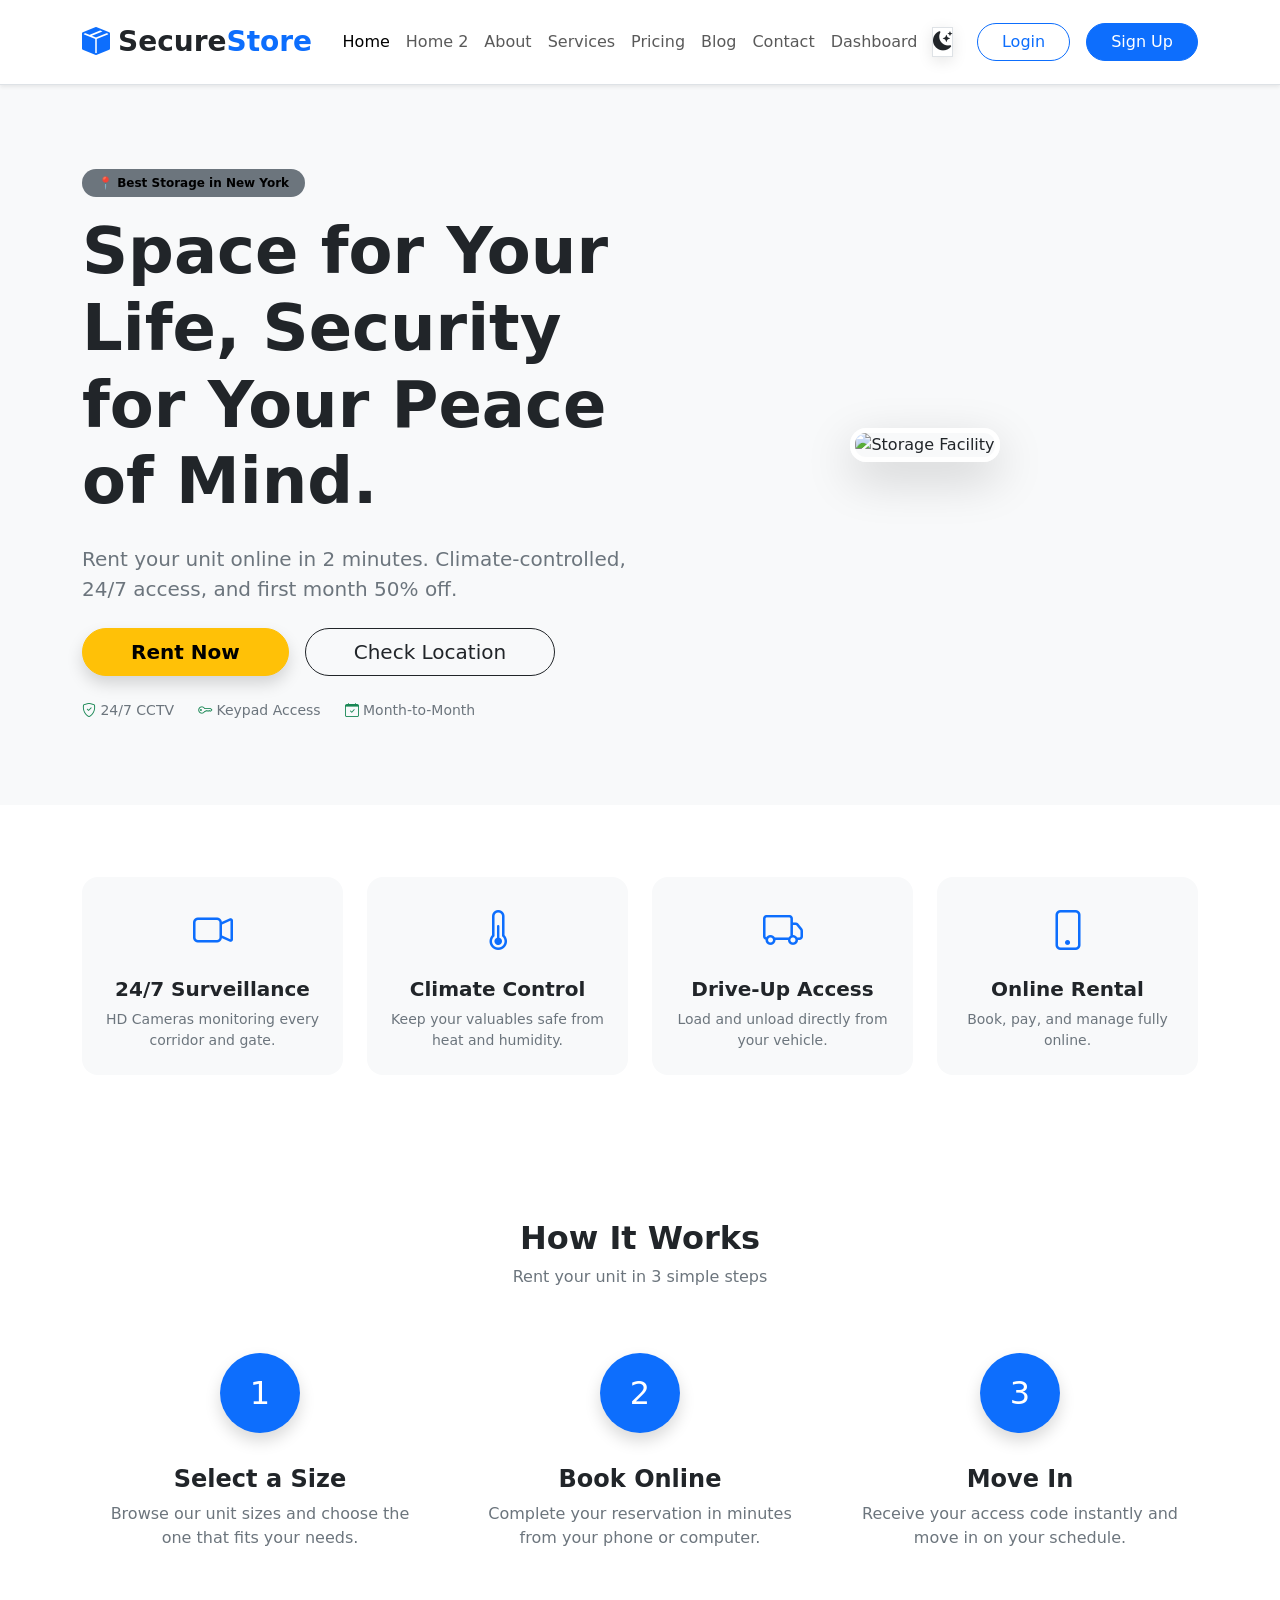
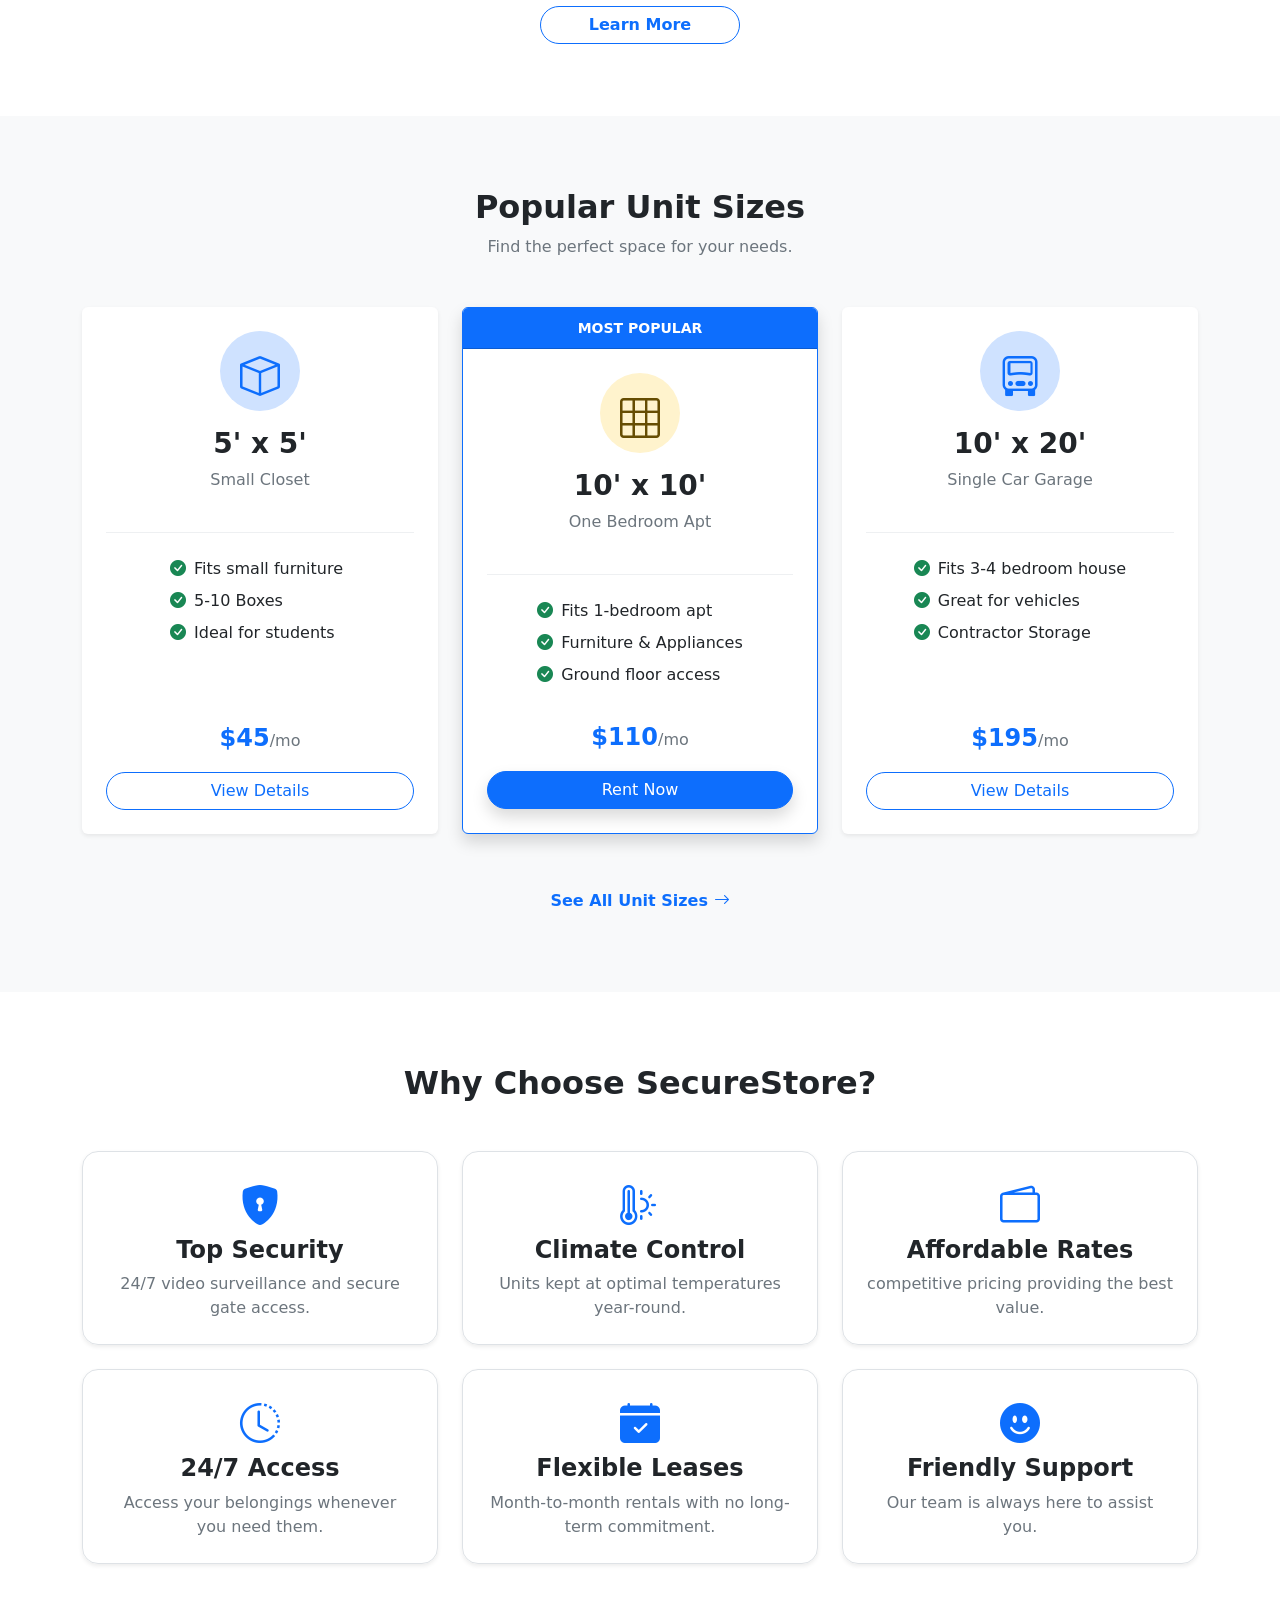
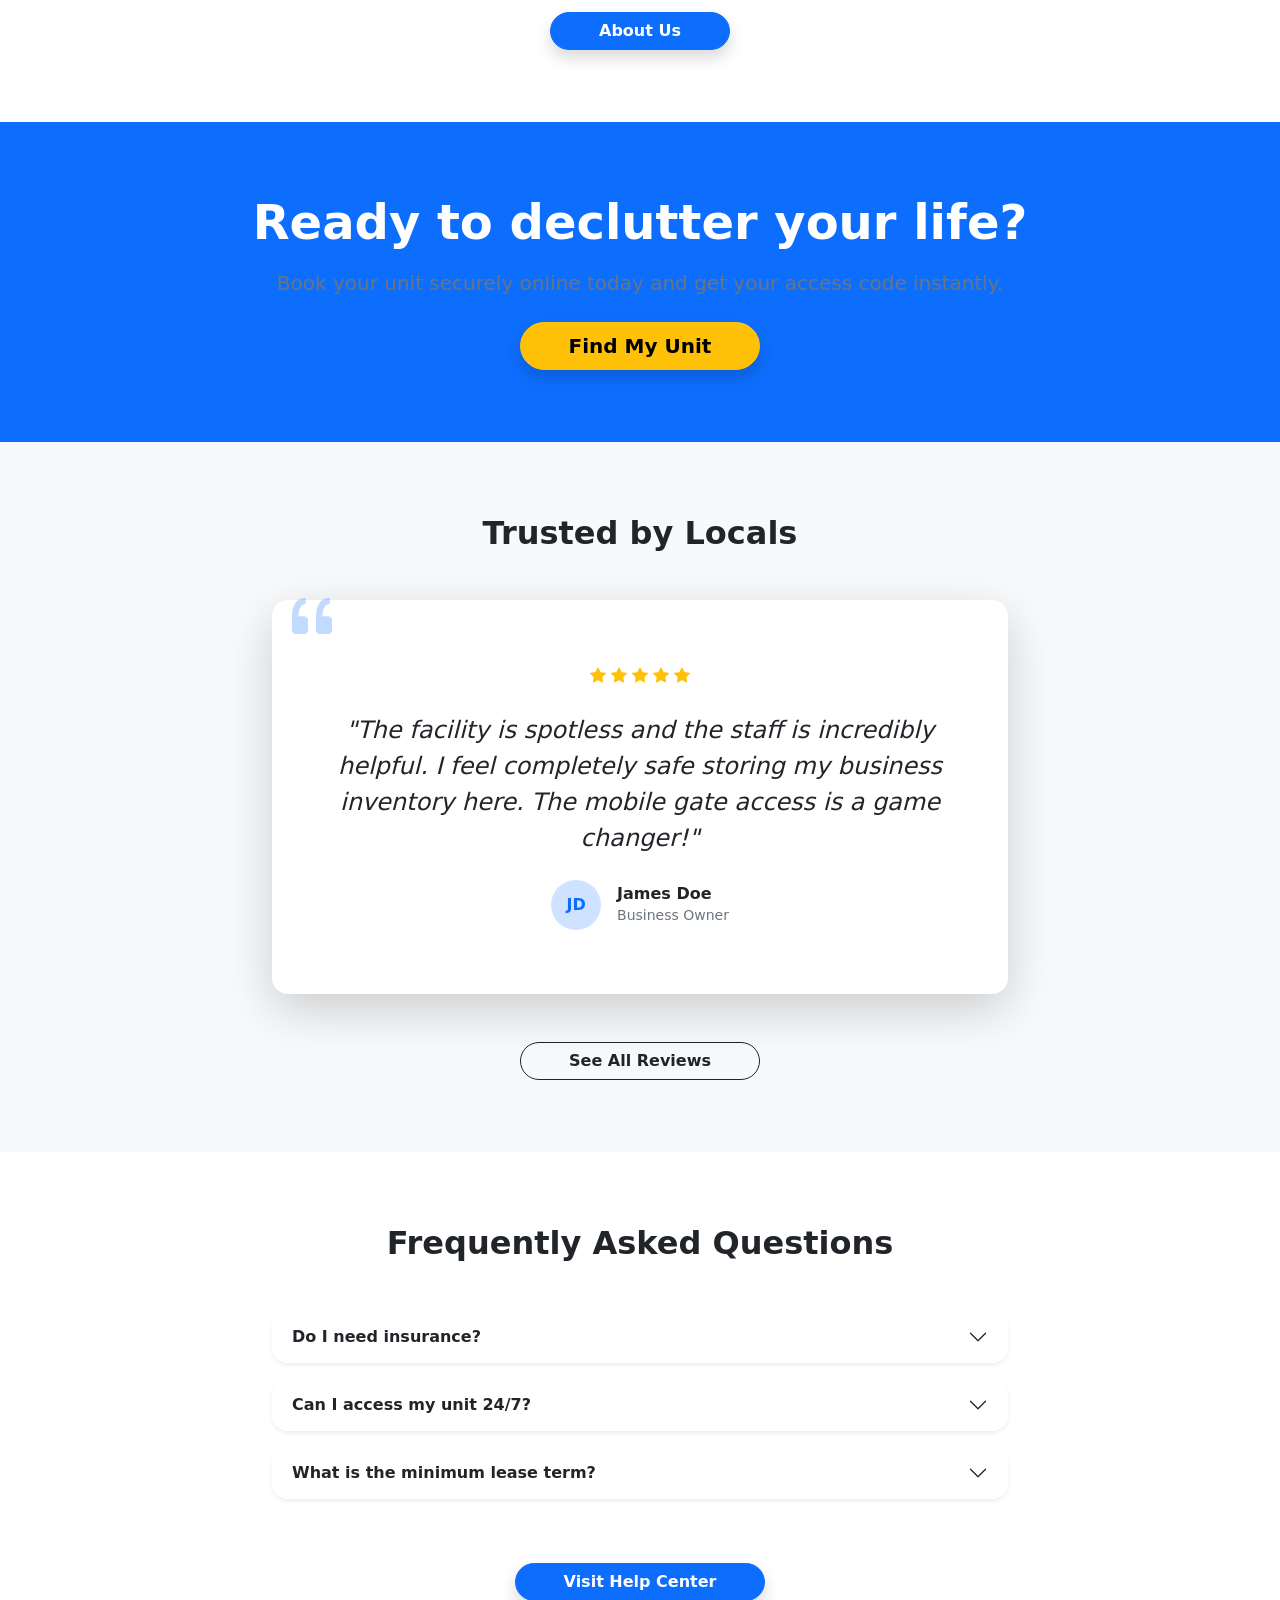
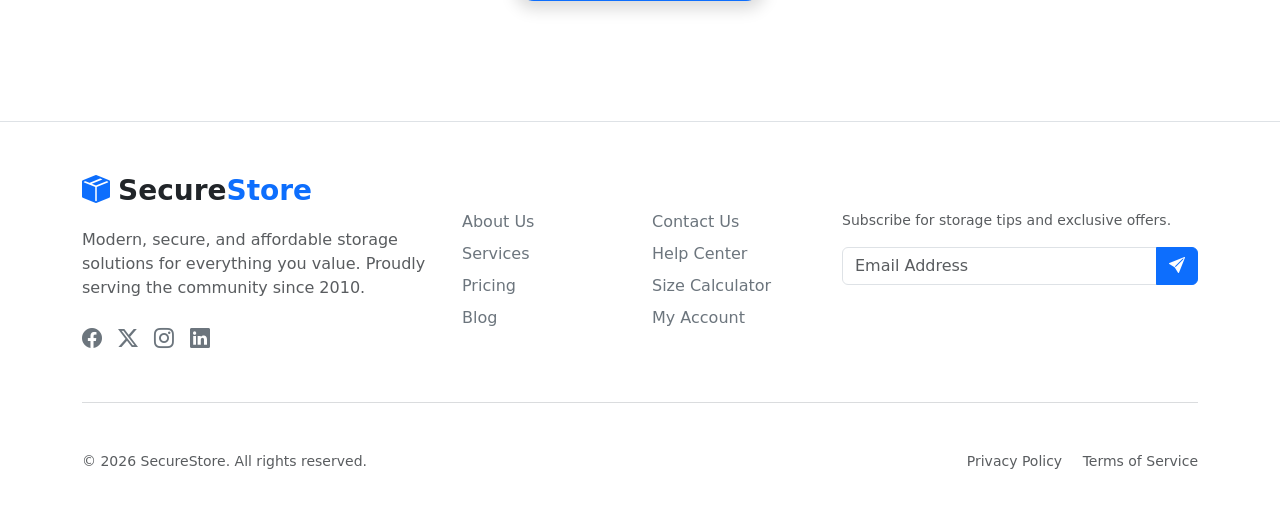
==== commit 70d6552e: "Update site: Favicon, Services card fix, Dashboard cleanup, Register layout" ====
--- a/index.html
+++ b/index.html
@@ -5,6 +5,7 @@
     <meta charset="UTF-8">
     <meta name="viewport" content="width=device-width, initial-scale=1.0">
     <title>SecureStore - Storage Facility</title>
+    <link rel="icon" type="image/svg+xml" href="assets/images/favicon.svg">
 
     <!-- Bootstrap 5 CSS -->
     <link href="https://cdn.jsdelivr.net/npm/bootstrap@5.3.3/dist/css/bootstrap.min.css" rel="stylesheet">
--- a/assets/css/style.css
+++ b/assets/css/style.css
@@ -21,11 +21,10 @@
     --heading-color: #212529;
     --hero-bg: #f8f9fa;
 
-    /* Footer Variables (Light Mode) */
-    --footer-bg: #f8f9fa;
-    --footer-text: #212529;
-    --footer-brand-color: #212529;
-    /* Matches Header Brand in Light Mode */
+    /* Header & Footer Variables (Synchronized for Consistency) */
+    --header-footer-bg: #ffffff;
+    --header-footer-text: #212529;
+    --header-footer-border: #dee2e6;
 }
 
 [data-bs-theme="dark"] {
@@ -42,11 +41,10 @@
     --heading-color: #f8f9fa;
     --hero-bg: #2c3035;
 
-    /* Footer Variables (Dark Mode) */
-    --footer-bg: #212529;
-    --footer-text: #f8f9fa;
-    --footer-brand-color: #ffffff;
-    /* Matches Header Brand in Dark Mode */
+    /* Header & Footer Variables (Dark Mode) */
+    --header-footer-bg: #1a1d20;
+    --header-footer-text: #f8f9fa;
+    --header-footer-border: #343a40;
 }
 
 body {
@@ -60,9 +58,19 @@
    THEME-AWARE SECTION BACKGROUNDS
    ============================================ */
 
-/* Override Bootstrap's bg-light to be theme-aware */
+/* Override Bootstrap's bg-light and bg-dark to be theme-aware */
 .bg-light {
     background-color: var(--light-bg) !important;
+    color: var(--body-text) !important;
+}
+
+.bg-dark {
+    background-color: var(--header-footer-bg) !important;
+    color: var(--header-footer-text) !important;
+}
+
+[data-bs-theme="dark"] .bg-dark {
+    background-color: var(--body-bg) !important;
     color: var(--body-text) !important;
 }
 
@@ -118,6 +126,40 @@
     color: var(--heading-color) !important;
 }
 
+/* Ensure headings in intentional dark sections (like text-white containers) remain light */
+.bg-dark.text-white h1,
+.bg-dark.text-white h2,
+.bg-dark.text-white h3,
+.bg-dark.text-white h4,
+.bg-dark.text-white h5,
+.bg-dark.text-white h6,
+.bg-dark.text-white .display-1,
+.bg-dark.text-white .display-2,
+.bg-dark.text-white .display-3,
+.bg-dark.text-white .display-4,
+.bg-dark.text-white .display-5,
+.bg-dark.text-white .display-6,
+.text-white h1,
+.text-white h2,
+.text-white h3,
+.text-white h4,
+.text-white h5,
+.text-white h6,
+.text-white .display-1,
+.text-white .display-2,
+.text-white .display-3,
+.text-white .display-4,
+.text-white .display-5,
+.text-white .display-6 {
+    color: #ffffff !important;
+}
+
+/* Allow text-warning and other colored utilities to work inside dark sections */
+.bg-dark.text-white .text-warning,
+.text-white .text-warning {
+    color: var(--secondary-color) !important;
+}
+
 /* Fix lead text visibility in both modes */
 .lead {
     color: var(--text-muted) !important;
@@ -127,15 +169,13 @@
     color: #ced4da !important;
 }
 
-/* Fix text-secondary in LIGHT mode */
-[data-bs-theme="light"] .text-secondary,
-:root .text-secondary {
+/* Fix text-secondary visibility */
+.text-secondary {
     color: #6c757d !important;
 }
 
-/* Fix text-secondary in dark mode */
 [data-bs-theme="dark"] .text-secondary {
-    color: var(--text-muted) !important;
+    color: #adb5bd !important;
 }
 
 /* Ensure hero section text is always visible */
@@ -203,19 +243,30 @@
 }
 
 /* Card in dark mode */
-[data-bs-theme="dark"] .card {
-    background-color: var(--card-bg);
-    color: var(--body-text);
-}
-
 [data-bs-theme="dark"] .card h1,
 [data-bs-theme="dark"] .card h2,
 [data-bs-theme="dark"] .card h3,
 [data-bs-theme="dark"] .card h4,
 [data-bs-theme="dark"] .card h5,
 [data-bs-theme="dark"] .card h6,
-[data-bs-theme="dark"] .card .card-title {
-    color: var(--heading-color) !important;
+[data-bs-theme="dark"] .card .card-title,
+[data-bs-theme="dark"] .card .card-title a {
+    color: var(--heading-color) !important;
+}
+
+/* Ensure links in cards are theme-aware and have hover states */
+.card .card-body a:not(.btn) {
+    color: inherit;
+    text-decoration: none;
+    transition: color 0.2s ease;
+}
+
+.card .card-title a {
+    color: var(--heading-color) !important;
+}
+
+.card .card-body a:not(.btn):hover {
+    color: var(--primary-color) !important;
 }
 
 /* Card with bg-light class */
@@ -520,10 +571,14 @@
     color: #000;
 }
 
-/* Navbar */
+/* Navbar Brand */
 .navbar-brand {
     font-weight: 700;
     color: var(--heading-color) !important;
+}
+
+.navbar-brand span {
+    color: inherit;
 }
 
 /* Cards */
@@ -544,46 +599,51 @@
     font-size: 1.5rem;
 }
 
-/* Footer */
-footer {
-    background-color: var(--footer-bg) !important;
-    color: var(--footer-text) !important;
-}
-
-/* Override text-white classes in footer for light mode visibility */
-footer .text-white,
-footer h5 {
-    color: var(--footer-brand-color) !important;
-}
-
-footer a {
-    color: var(--text-muted) !important;
-    text-decoration: none;
-}
-
-footer a:hover {
-    color: var(--secondary-color) !important;
-}
-
-/* Footer Brand Name - Secure */
+/* Brand Specifics (Consistent across Header/Footer) */
+.navbar-brand>span,
 .footer-brand>span {
-    color: var(--footer-brand-color) !important;
-}
-
-/* Explicitly force Black in Light Mode */
+    color: var(--heading-color) !important;
+}
+
+.navbar-brand>span>.text-primary,
+.footer-brand>span>.text-primary {
+    color: var(--primary-color) !important;
+}
+
+/* Ensure 'Secure' part is readable in all themes */
+[data-bs-theme="light"] .navbar-brand>span,
 [data-bs-theme="light"] .footer-brand>span {
-    color: #000000 !important;
-}
-
-/* Explicitly force White in Dark Mode */
+    color: #212529 !important;
+}
+
+[data-bs-theme="dark"] .navbar-brand>span,
 [data-bs-theme="dark"] .footer-brand>span {
     color: #ffffff !important;
 }
 
 /* Sticky Theme Toggle */
 .theme-toggle-btn {
+    background-color: var(--card-bg) !important;
+    color: var(--body-text) !important;
+    border: 1px solid var(--border-color);
     cursor: pointer;
     font-size: 1.2rem;
+    transition: all 0.3s ease;
+    box-shadow: 0 4px 15px rgba(0, 0, 0, 0.1) !important;
+}
+
+.theme-toggle-btn:hover {
+    background-color: var(--light-bg) !important;
+    transform: scale(1.1);
+}
+
+[data-bs-theme="dark"] .theme-toggle-btn {
+    background-color: #343a40 !important;
+    border-color: #495057;
+}
+
+[data-bs-theme="dark"] .theme-toggle-btn i {
+    color: var(--secondary-color);
 }
 
 /* Back to Top Button */
@@ -647,7 +707,13 @@
 .unit-card .card-body {
     display: flex;
     flex-direction: column;
+    align-items: center;
     flex: 1;
+}
+
+.unit-card .card-body hr,
+.unit-card .card-body .btn {
+    width: 100%;
 }
 
 /* Push the price and button to the bottom */
@@ -700,34 +766,55 @@
    FOOTER BRAND CONSISTENCY
    ============================================ */
 
-/* Footer brand - matches header navbar-brand styling */
+/* Header & Footer Synchronization */
+header,
+footer {
+    background-color: var(--header-footer-bg) !important;
+    color: var(--header-footer-text) !important;
+    transition: all 0.3s ease;
+}
+
+header {
+    border-bottom: 1px solid var(--header-footer-border);
+}
+
+footer {
+    border-top: 1px solid var(--header-footer-border);
+}
+
+/* Fix for existing Bootstrap classes in HTML */
+header.bg-body,
+footer.bg-dark {
+    background-color: var(--header-footer-bg) !important;
+    color: var(--header-footer-text) !important;
+}
+
+/* Footer Content Styling */
+footer h5,
+footer .h5 {
+    color: var(--heading-color) !important;
+}
+
+footer a {
+    color: var(--text-muted) !important;
+    text-decoration: none;
+    transition: color 0.2s;
+}
+
+footer a:hover {
+    color: var(--primary-color) !important;
+}
+
 .footer-brand {
     display: flex;
     align-items: center;
     gap: 0.5rem;
     font-size: 1.75rem;
-    /* Same as fs-3 */
     font-weight: bold;
     text-decoration: none;
-    color: inherit;
-}
-
-.footer-brand:hover {
-    text-decoration: none;
-}
-
-/* Footer brand icon */
+}
+
 .footer-brand>i {
-    color: var(--primary-color) !important;
-}
-
-/* Footer brand text - "Secure" part */
-.footer-brand>span {
-    color: #ffffff;
-}
-
-/* Footer brand text - "Store" part in primary blue */
-.footer-brand>span>.text-primary {
     color: var(--primary-color) !important;
 }
 
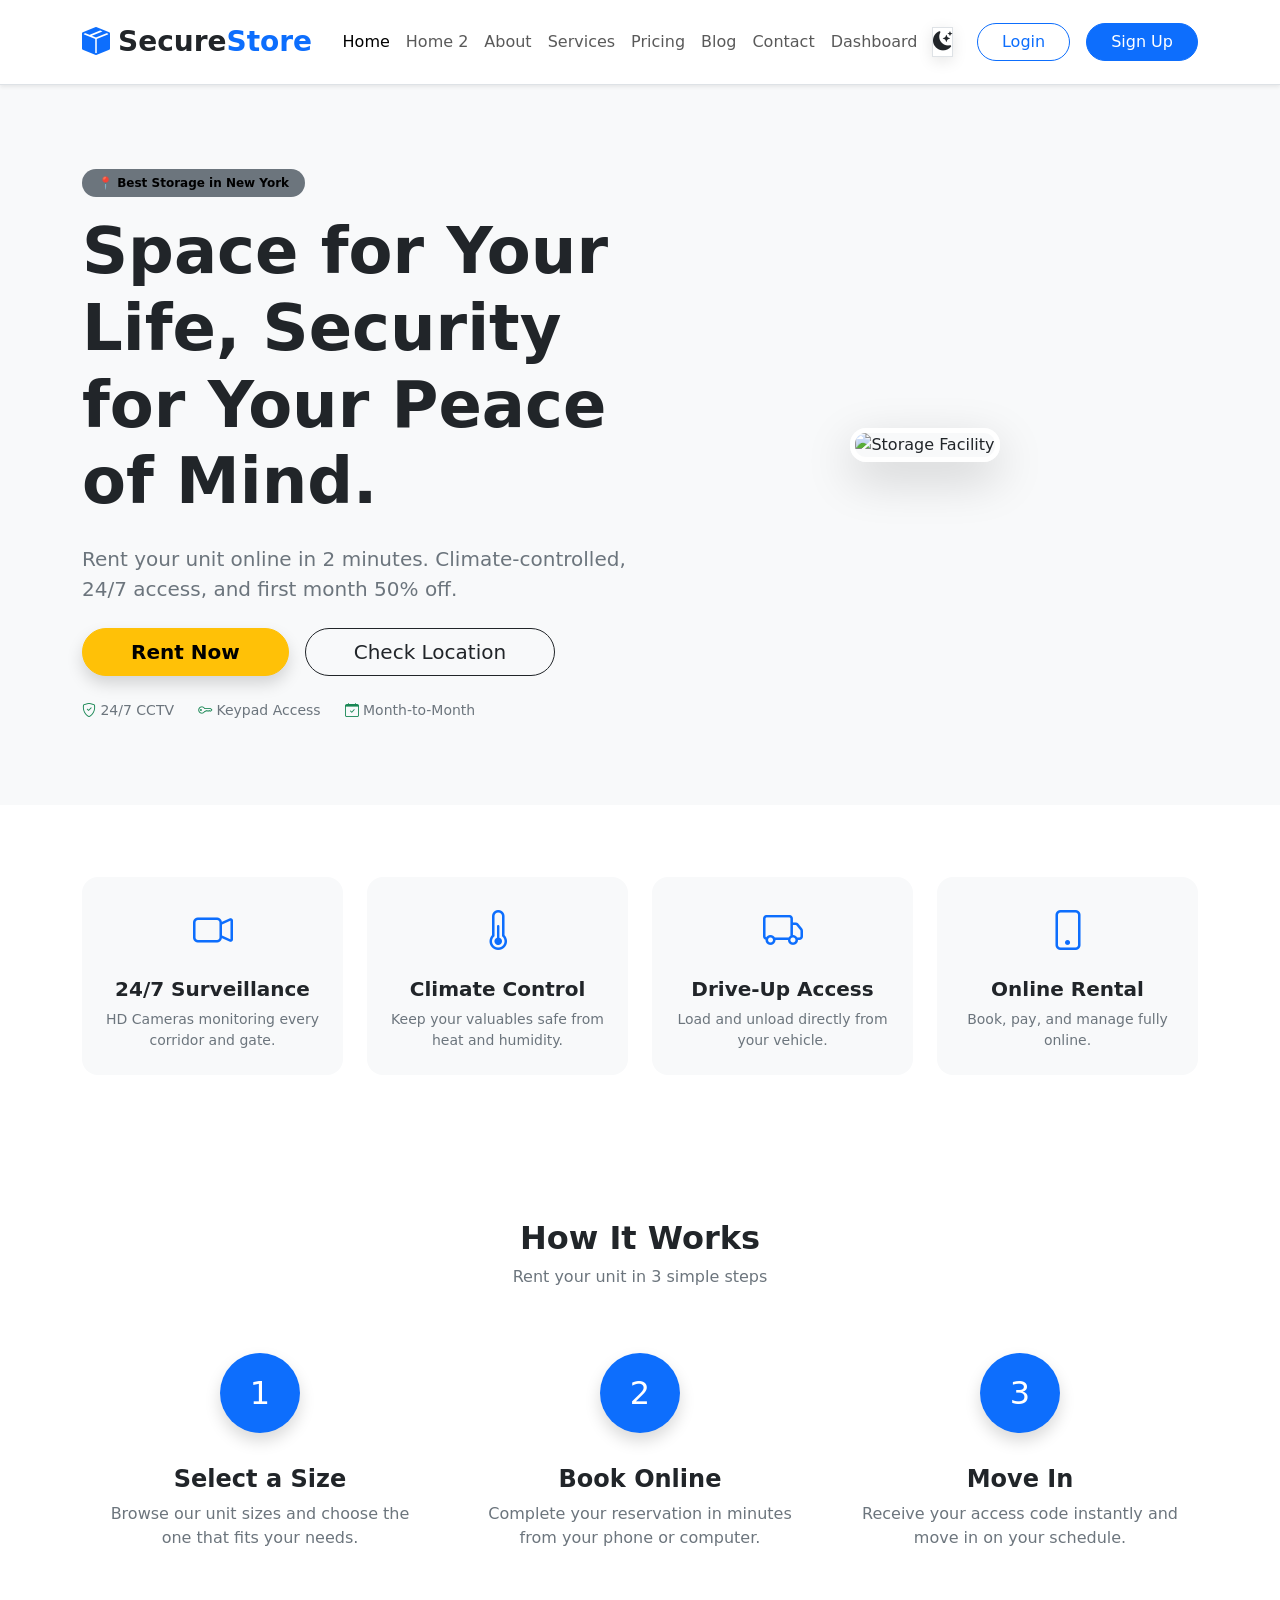
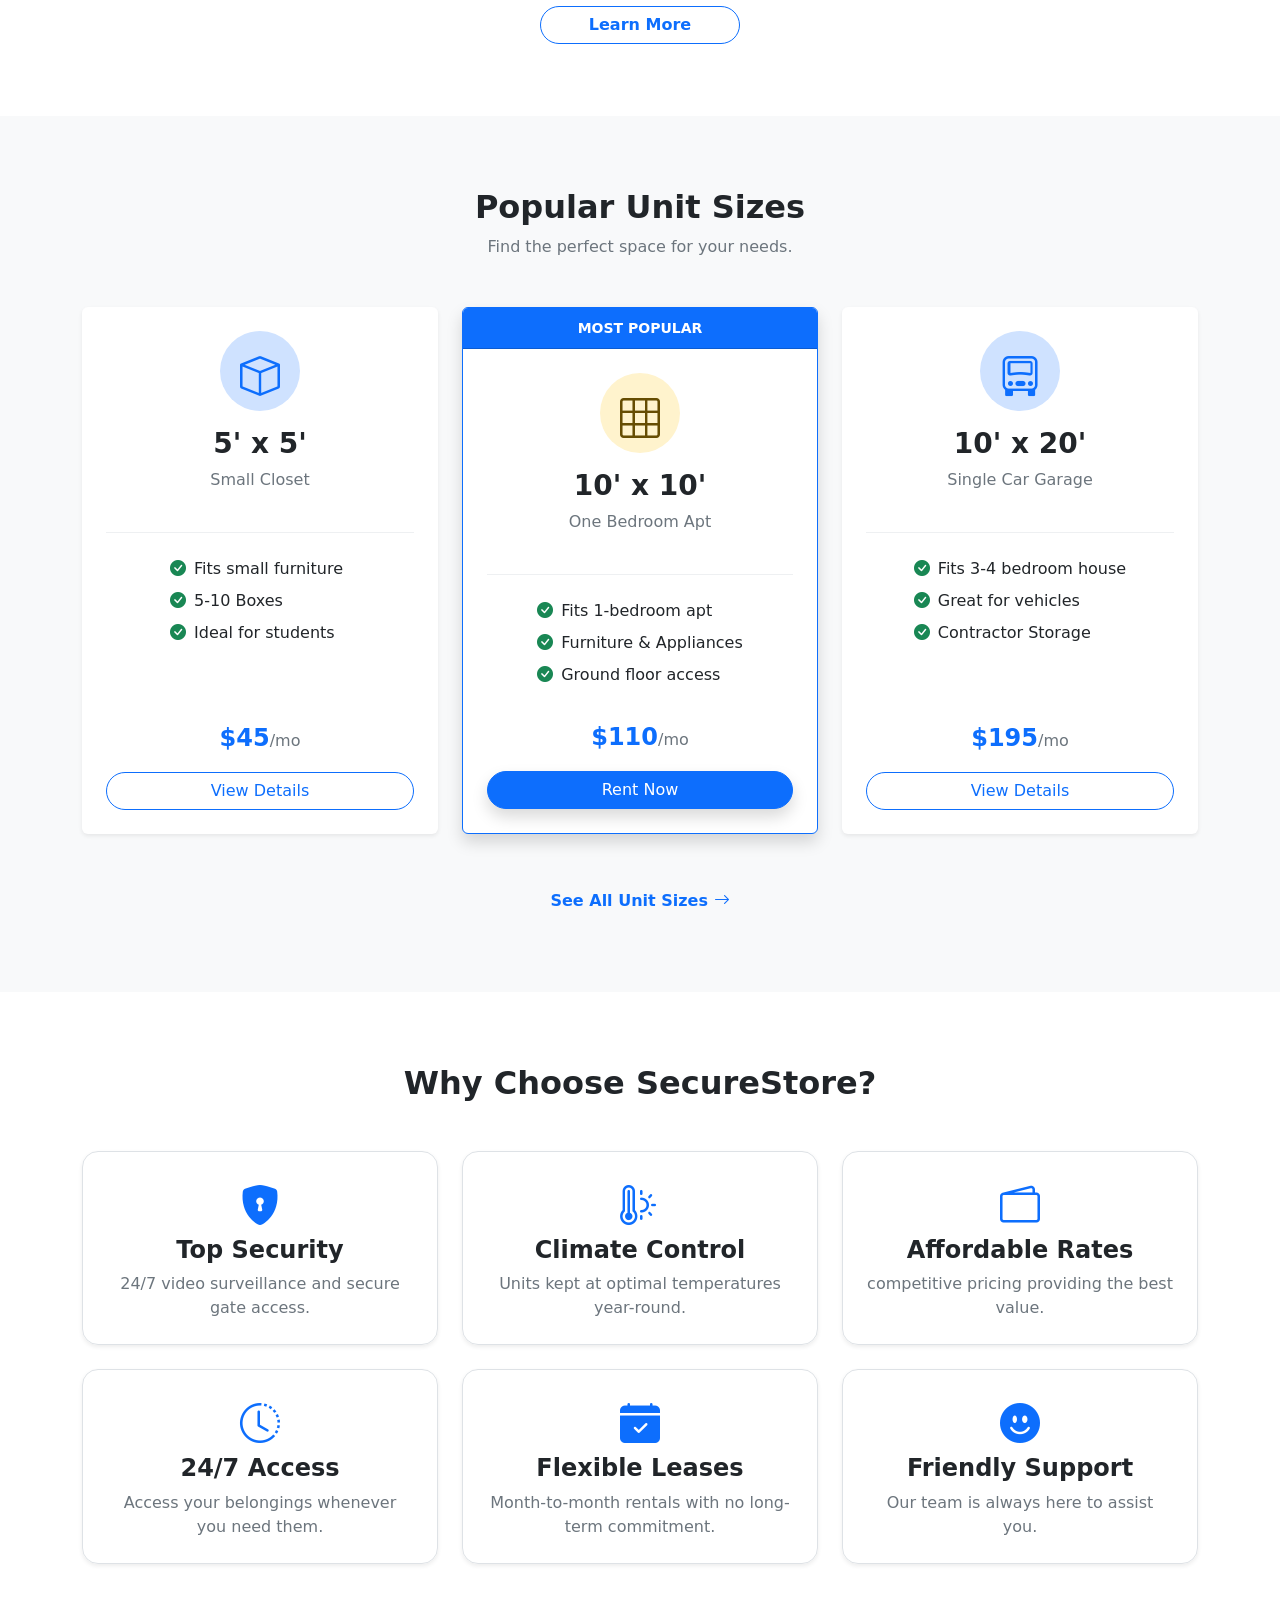
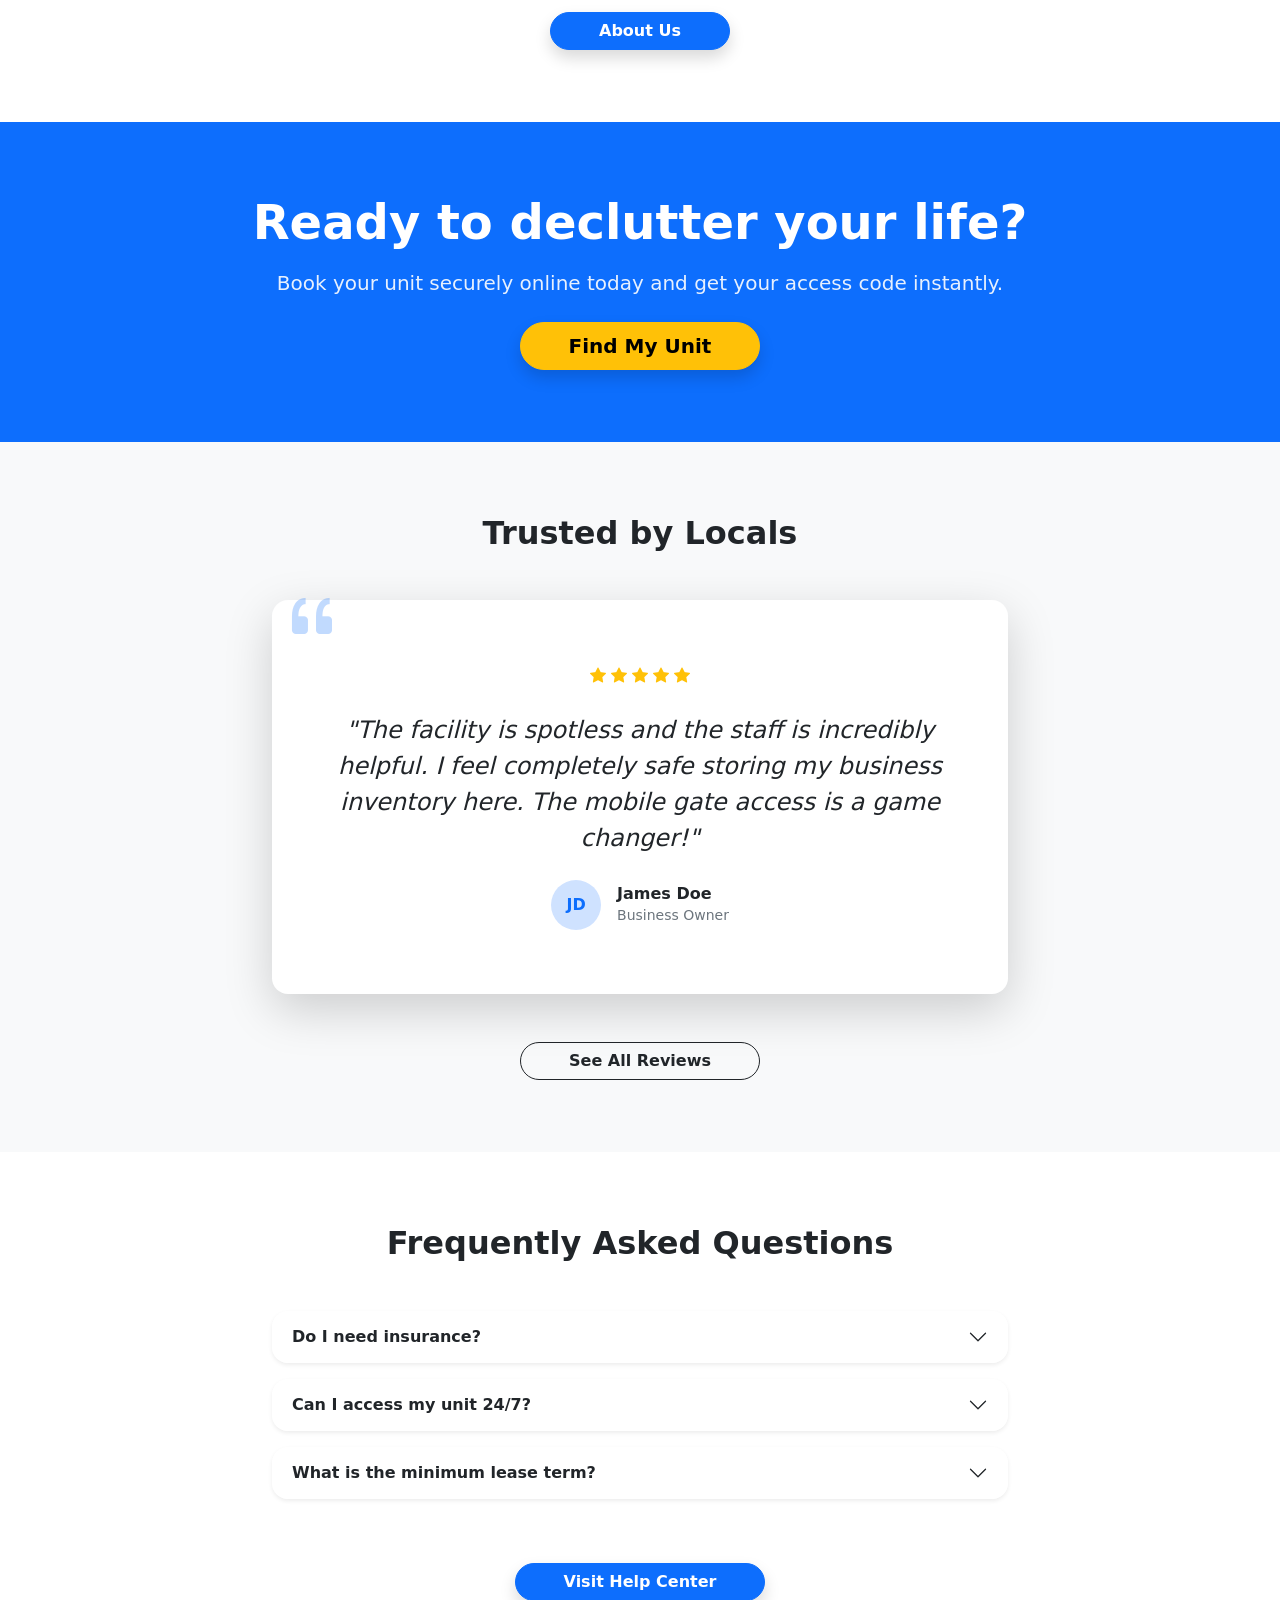
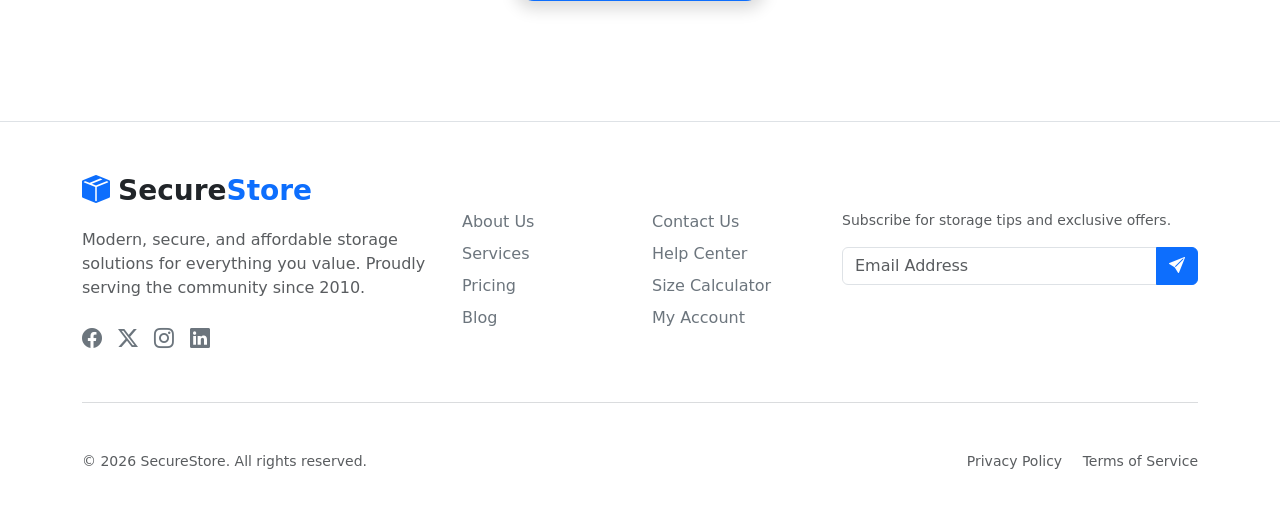
==== commit ce887617: "Fix: Dashboard side menu overlay issue on mobile and tablet views" ====
--- a/index.html
+++ b/index.html
@@ -22,8 +22,8 @@
         <nav class="navbar navbar-expand-lg py-3">
             <div class="container">
                 <!-- Logo -->
-                <a class="navbar-brand fs-3 d-flex align-items-center gap-2" href="index.html">
-                    <i class="bi bi-box-seam-fill text-primary"></i>
+                <a class="navbar-brand" href="index.html">
+                    <i class="bi bi-box-seam-fill"></i>
                     <span>Secure<span class="text-primary">Store</span></span>
                 </a>
 
@@ -455,7 +455,7 @@
             <div class="row g-4">
                 <div class="col-lg-4 mb-4 mb-lg-0">
                     <a class="footer-brand mb-3" href="index.html">
-                        <i class="bi bi-box-seam-fill text-primary"></i>
+                        <i class="bi bi-box-seam-fill"></i>
                         <span>Secure<span class="text-primary">Store</span></span>
                     </a>
                     <p class="text-muted">Modern, secure, and affordable storage solutions for everything you value.
--- a/assets/css/style.css
+++ b/assets/css/style.css
@@ -58,13 +58,14 @@
    THEME-AWARE SECTION BACKGROUNDS
    ============================================ */
 
-/* Override Bootstrap's bg-light and bg-dark to be theme-aware */
+/* Override Bootstrap's bg-light and bg-dark to be theme-aware, 
+   but only for non-hero sections to preserve fixed dark-hero designs */
 .bg-light {
     background-color: var(--light-bg) !important;
     color: var(--body-text) !important;
 }
 
-.bg-dark {
+.bg-dark:not(.hero) {
     background-color: var(--header-footer-bg) !important;
     color: var(--header-footer-text) !important;
 }
@@ -74,9 +75,9 @@
     color: var(--body-text) !important;
 }
 
-/* Hero section specific fixes */
-.hero {
-    background-color: var(--hero-bg) !important;
+/* Hero section background */
+.hero:not(.bg-dark):not(.bg-primary) {
+    background-color: var(--hero-bg);
 }
 
 .hero h1,
@@ -178,35 +179,56 @@
     color: #adb5bd !important;
 }
 
-/* Ensure hero section text is always visible */
-.hero * {
-    color: inherit;
-}
-
-.hero h1,
-.hero h2,
-.hero h3,
-.hero h4,
-.hero h5,
-.hero h6,
-.hero .display-1,
-.hero .display-2,
-.hero .display-3,
-.hero .display-4,
-.hero .display-5,
-.hero .display-6 {
-    color: var(--heading-color) !important;
-}
-
-.hero .lead,
-.hero p.lead {
-    color: var(--text-muted) !important;
+/* Ensure hero section text visibility */
+.hero {
+    position: relative;
+}
+
+/* Ensure hero section text matches container intent */
+.hero.text-white h1,
+.hero.text-white h2,
+.hero.text-white h3,
+.hero.text-white h4,
+.hero.text-white h5,
+.hero.text-white h6,
+.hero.text-white .display-1,
+.hero.text-white .display-2,
+.hero.text-white .display-3,
+.hero.text-white .display-4,
+.hero.text-white .display-5,
+.hero.text-white .display-6 {
+    color: #ffffff !important;
+}
+
+/* Fix contrast for lead text in white-text/dark sections */
+.text-white .lead,
+.text-white p.lead,
+.hero.text-white .lead,
+.hero.text-white p.lead,
+.hero.bg-dark .lead,
+.hero.bg-dark p.lead {
+    color: #ffffff !important;
+    opacity: 0.9;
+}
+
+/* Ensure buttons in dark hero sections have proper contrast */
+.hero.text-white .btn-outline-light,
+.hero.bg-dark .btn-outline-light {
+    color: #ffffff !important;
+    border-color: rgba(255, 255, 255, 0.5) !important;
+}
+
+.hero.text-white .btn-outline-light:hover,
+.hero.bg-dark .btn-outline-light:hover {
+    background-color: #ffffff !important;
+    color: #0d6efd !important;
 }
 
 [data-bs-theme="dark"] .hero .lead,
 [data-bs-theme="dark"] .hero p.lead {
     color: #ced4da !important;
 }
+
 
 /* Hero badge visibility */
 .hero .badge {
@@ -592,33 +614,58 @@
     transform: translateY(-5px);
 }
 
+/* Brand Logo & Name (Unified) */
+.navbar-brand,
+.footer-brand,
+.brand-logo {
+    font-weight: 800 !important;
+    font-size: 1.75rem !important;
+    /* Consistent fs-3 size */
+    display: flex !important;
+    align-items: center !important;
+    gap: 0.5rem !important;
+    text-decoration: none !important;
+    color: var(--heading-color) !important;
+}
+
+.navbar-brand i,
+.footer-brand i,
+.brand-logo i {
+    color: var(--primary-color) !important;
+    font-size: 1.75rem !important;
+}
+
+.navbar-brand span,
+.footer-brand span,
+.brand-logo span {
+    color: inherit !important;
+}
+
+.navbar-brand span .text-primary,
+.footer-brand span .text-primary,
+.brand-logo span .text-primary {
+    color: var(--primary-color) !important;
+}
+
+/* Ensure 'Secure' part is readable in all themes */
+[data-bs-theme="light"] .navbar-brand,
+[data-bs-theme="light"] .footer-brand,
+[data-bs-theme="light"] .brand-logo {
+    color: #212529 !important;
+}
+
+[data-bs-theme="dark"] .navbar-brand,
+[data-bs-theme="dark"] .footer-brand,
+[data-bs-theme="dark"] .brand-logo {
+    color: #ffffff !important;
+}
+
+
 /* Unit Cards */
 .unit-card .price-tag {
     color: var(--primary-color);
     font-weight: 800;
     font-size: 1.5rem;
-}
-
-/* Brand Specifics (Consistent across Header/Footer) */
-.navbar-brand>span,
-.footer-brand>span {
-    color: var(--heading-color) !important;
-}
-
-.navbar-brand>span>.text-primary,
-.footer-brand>span>.text-primary {
-    color: var(--primary-color) !important;
-}
-
-/* Ensure 'Secure' part is readable in all themes */
-[data-bs-theme="light"] .navbar-brand>span,
-[data-bs-theme="light"] .footer-brand>span {
-    color: #212529 !important;
-}
-
-[data-bs-theme="dark"] .navbar-brand>span,
-[data-bs-theme="dark"] .footer-brand>span {
-    color: #ffffff !important;
 }
 
 /* Sticky Theme Toggle */
@@ -992,4 +1039,80 @@
 .offcanvas {
     z-index: 1050;
     /* Ensure on top of sticky header if needed */
+}
+
+/* Contact Page Social Buttons */
+.theme-aware-social {
+    width: 42px;
+    height: 42px;
+    display: flex;
+    align-items: center;
+    justify-content: center;
+    border-radius: 50%;
+    transition: all 0.3s ease;
+    border: 1px solid var(--primary-color);
+}
+
+.theme-aware-social:hover {
+    background-color: var(--primary-color);
+    color: #ffffff !important;
+    transform: translateY(-3px);
+    box-shadow: 0 4px 10px rgba(13, 110, 253, 0.2);
+}
+
+[data-bs-theme="dark"] .theme-aware-social {
+    border-color: rgba(255, 255, 255, 0.2);
+    color: #ffffff;
+}
+
+[data-bs-theme="dark"] .theme-aware-social:hover {
+    background-color: var(--primary-color);
+    border-color: var(--primary-color);
+}
+
+/* ============================================
+   PRICING CARD CENTER ALIGNMENT (WEB VIEW)
+   ============================================ */
+
+@media (min-width: 992px) {
+    .pricing-section .pricing-card {
+        text-align: center;
+    }
+
+    .pricing-section .pricing-card .card-body {
+        display: flex;
+        flex-direction: column;
+        align-items: center;
+    }
+
+    /* Stack header elements (Size and Price) vertically in center */
+    .pricing-section .pricing-card .card-body .d-flex.justify-content-between {
+        flex-direction: column !important;
+        align-items: center !important;
+        width: 100%;
+        gap: 10px;
+    }
+
+    .pricing-section .pricing-card .text-end {
+        text-align: center !important;
+    }
+
+    /* Center features list */
+    .pricing-section .pricing-card ul.list-unstyled {
+        text-align: left;
+        /* Keep text left aligned but the container centered */
+        display: inline-block;
+        margin: 0 auto 1.5rem auto;
+    }
+
+    .pricing-section .pricing-card ul.list-unstyled li {
+        display: flex;
+        justify-content: flex-start;
+        align-items: center;
+    }
+
+    /* Force the row to center items if Bootstrap class is ignored */
+    .pricing-section .row.justify-content-center {
+        justify-content: center !important;
+    }
 }
